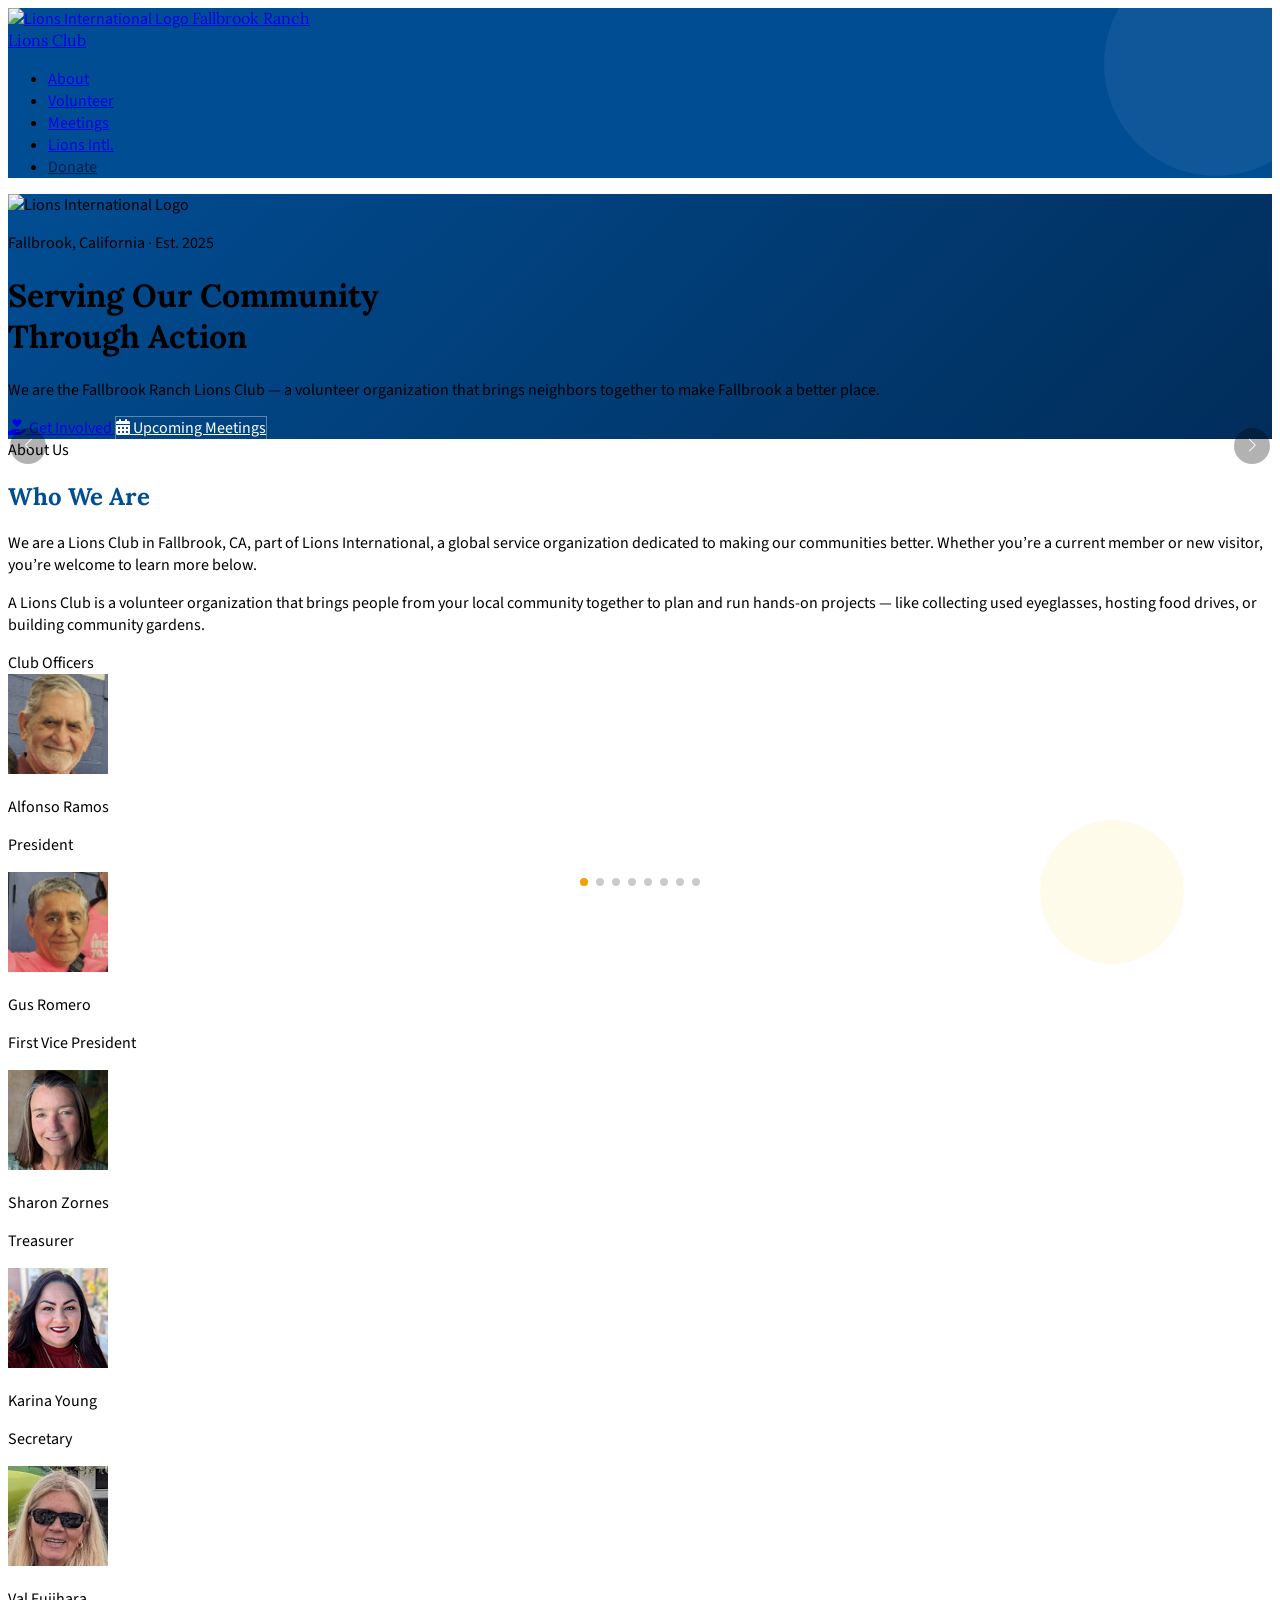
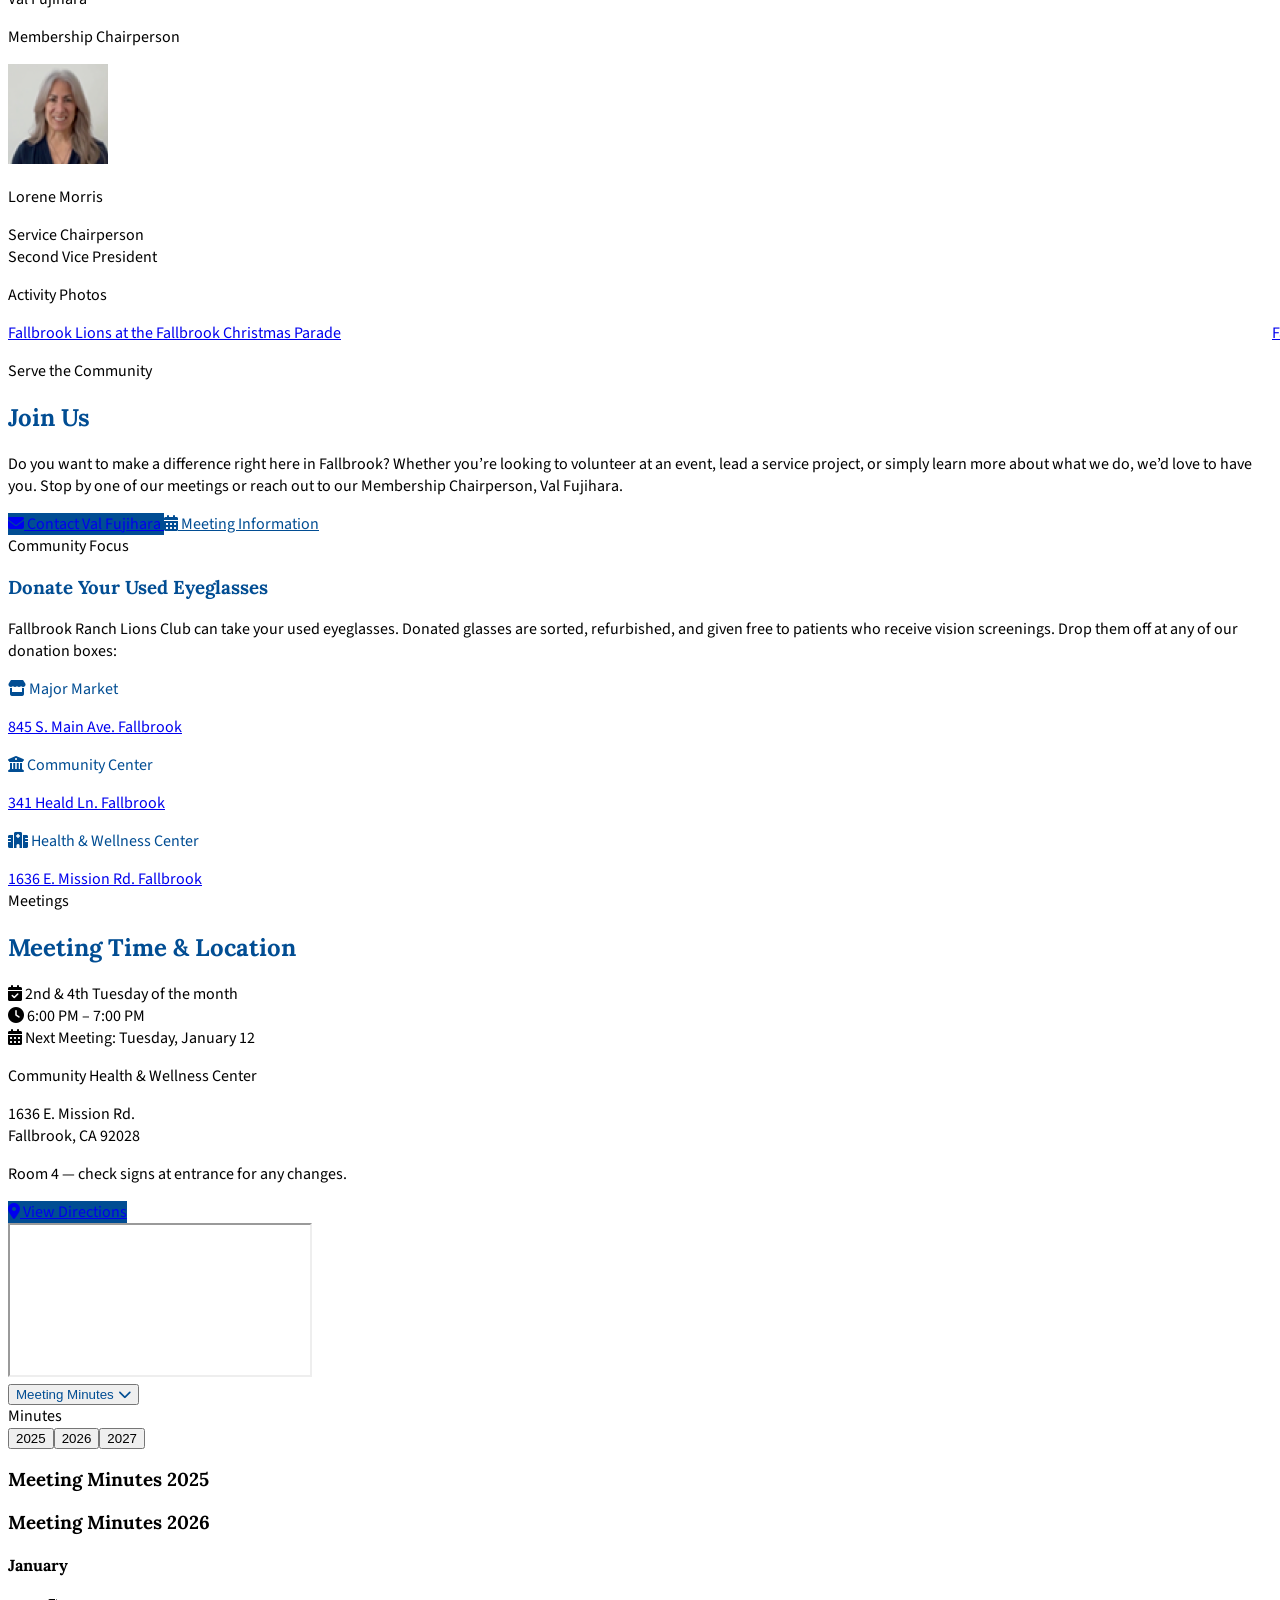
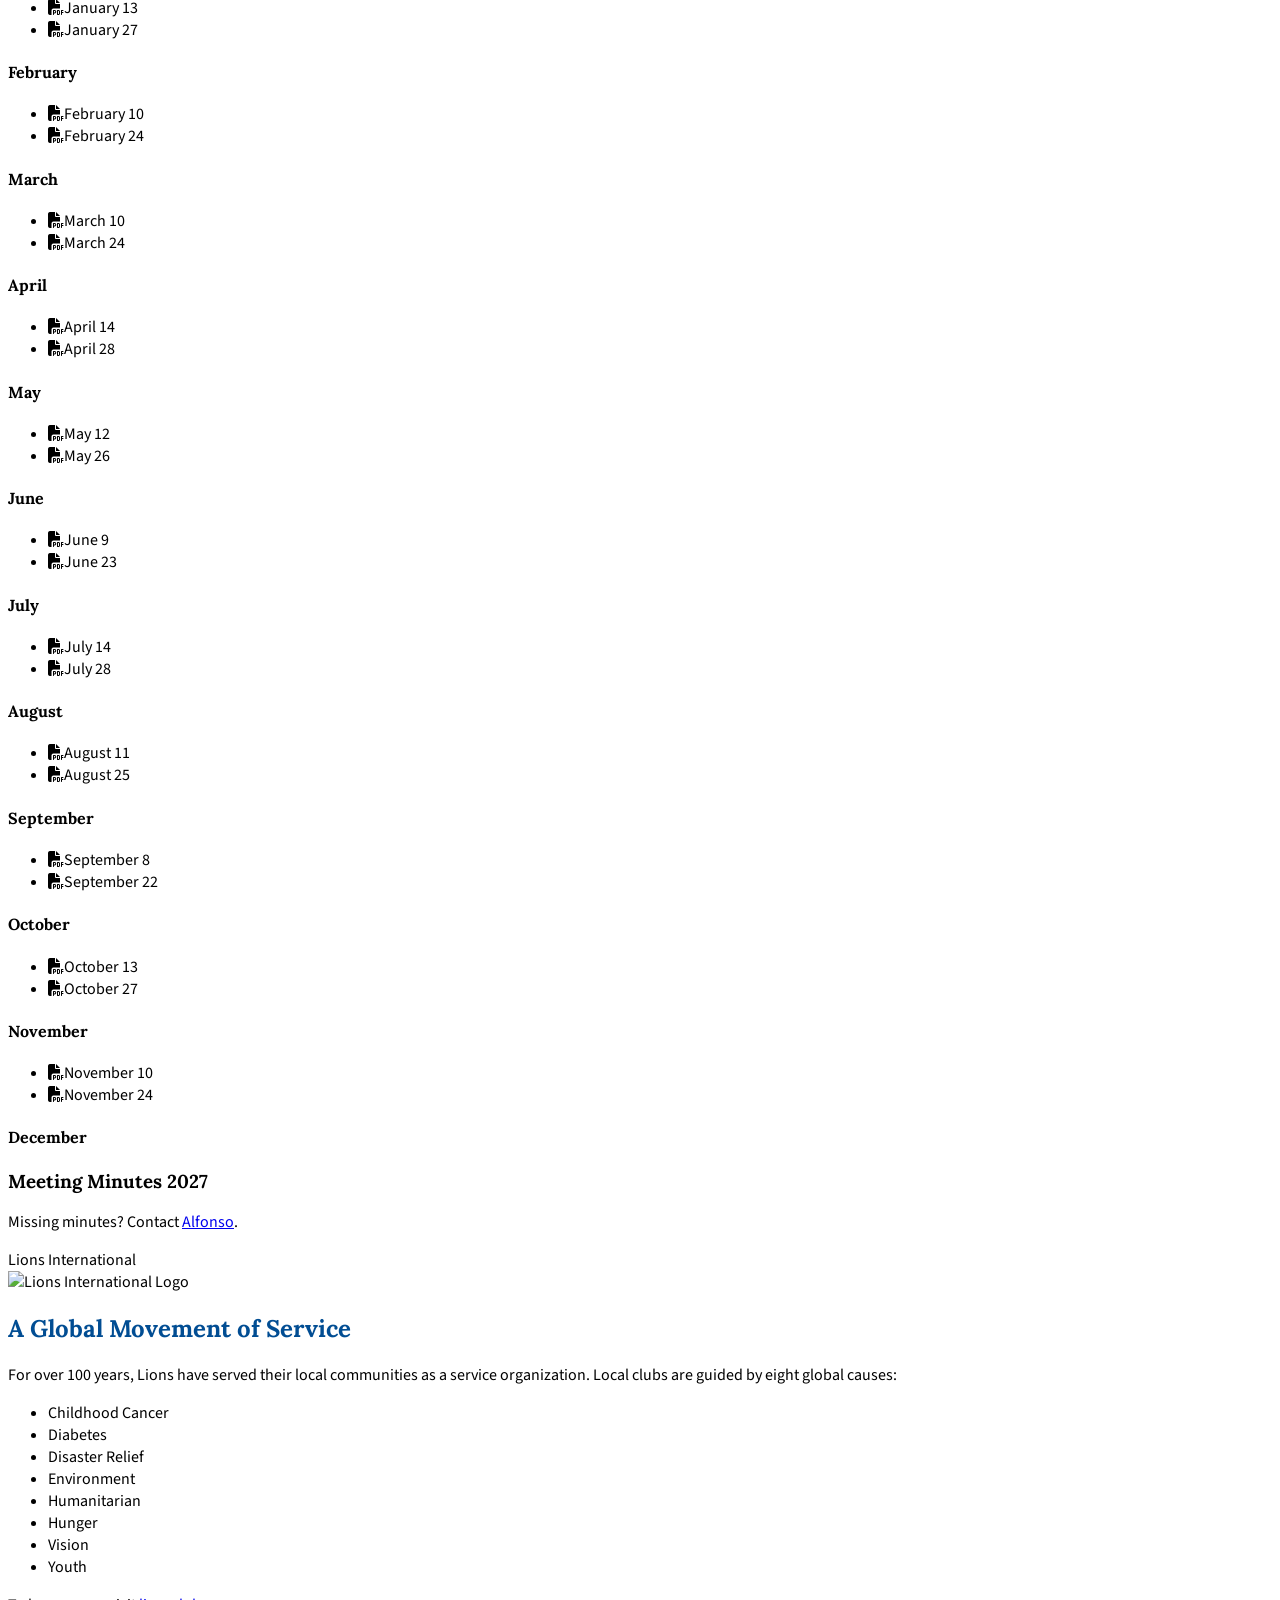
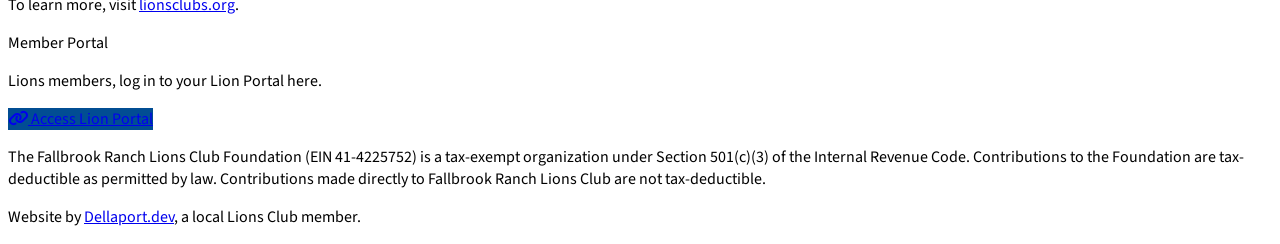
==== index.html @ 3ad0690e "Some font size updates" ====
<!DOCTYPE html>
<html lang="en">
<head>
	<meta charset="UTF-8">
	<meta name="viewport" content="width=device-width, initial-scale=1.0">

	<title>Fallbrook Ranch Lions Club</title>
	<meta name="description" content="The Fallbrook Ranch Lions Club is a volunteer organization local to Fallbrook, and a part of Lions International.">
	<meta name="author" content="Fallbrook Ranch Lions Club">

	<meta property="og:title" content="Fallbrook Ranch Lions Club">
	<meta property="og:description" content="The Fallbrook Ranch Lions Club is a volunteer organization local to Fallbrook, and a part of Lions International.">
	<meta property="og:image" content="http://fallbrooklions.com/images/logo/lionlogo_1500.png">
	<meta property="og:url" content="http://fallbrooklions.com">
	<meta property="og:type" content="website">

	<meta name="twitter:card" content="summary_large_image">
	<meta name="twitter:title" content="Fallbrook Ranch Lions Club">
	<meta name="twitter:description" content="The Fallbrook Ranch Lions Club is a volunteer organization local to Fallbrook, and a part of Lions International.">
	<meta name="twitter:image" content="http://fallbrooklions.com/images/logo/lionlogo_1500.png">

	<script type="application/ld+json">
		{
			"@context":"https://schema.org",
			"@type":"Organization",
			"name":"Fallbrook Ranch Lions Club",
			"url":"http://fallbrooklions.com",
			"logo":"http://fallbrooklions.com/images/logo/lionlogo_1500.png"
		}
	</script>

	<link href="http://fallbrooklions.com/favicon.ico" rel="shortcut icon" type="image/x-icon" />

	<link rel="preload" href="./src/tailwind.min.css" as="style" />
	<link rel="stylesheet" href="./src/tailwind.min.css" media="all" />

	<link rel="stylesheet" href="https://cdnjs.cloudflare.com/ajax/libs/font-awesome/6.6.0/css/all.min.css"
		integrity="sha512-Kc323vGBEqzTmouAECnVceyQqyqdsSiqLQISBL29aUW4U/M7pSPA/gEUZQqv1cwx4OnYxTxve5UMg5GT6L4JJg=="
		crossorigin="anonymous" referrerpolicy="no-referrer" />

	<link rel="preconnect" href="https://fonts.googleapis.com">
	<link rel="preconnect" href="https://fonts.gstatic.com" crossorigin>
	<link href="https://fonts.googleapis.com/css2?family=Lora:wght@600;700&family=Source+Sans+3:wght@400;600&display=swap" rel="stylesheet">

	<link rel="stylesheet" href="./src/swiper-bundle.min.css" />
	<script src="./src/swiper-bundle.min.js" defer></script>

	<style>
		:root { --navy: #014d93; }

		html { scroll-behavior: smooth; scroll-padding-top: 9rem; }
		@media (min-width: 768px) { html { scroll-padding-top: 5.5rem; } }

		body { font-family: 'Source Sans 3', sans-serif; }
		h1, h2, h3, h4 { font-family: 'Lora', serif; }

		.bg-navy { background-color: var(--navy); }
		.hero-gradient { background: linear-gradient(135deg, #014d93 0%, #012d5a 100%); }
		.text-navy { color: var(--navy); }
		.border-navy { border-color: var(--navy); }
		.hover-bg-navy:hover { background-color: #013d78; }

		.hero-circle {
			position: absolute;
			right: -3rem; top: -3rem;
			width: 14rem; height: 14rem;
			border-radius: 9999px;
			background: rgba(255,255,255,0.06);
			pointer-events: none;
		}
		.hero-circle-sm {
			position: absolute;
			right: 6rem; bottom: -4rem;
			width: 9rem; height: 9rem;
			border-radius: 9999px;
			background: rgba(255,204,0,0.08);
			pointer-events: none;
		}

		.btn-ghost { border: 1.5px solid rgba(255,255,255,0.35); color: #fff; }
		.btn-ghost:hover { background: rgba(255,255,255,0.15); border-color: #fff; }
		.divider::before, .divider::after { content: ''; flex: 1; height: 1px; background: #e5e7eb; }

		.swiper-button-prev, .swiper-button-next {
			color: #fff !important;
			background: rgba(0,0,0,0.3);
			width: 2.25rem !important; height: 2.25rem !important;
			border-radius: 9999px;
		}
		.swiper-button-prev::after, .swiper-button-next::after { font-size: 0.8rem !important; }
		.swiper-pagination-bullet-active { background: #f59e0b !important; }
	</style>

	<script src="./data.js" defer></script>
	<script src="./scripts.js" defer></script>
	<script>
		window.addEventListener('DOMContentLoaded', function() {
			if (typeof datesByYear !== 'undefined') {
				var future2026 = [
					"04-28","05-12","05-26","06-09","06-23",
					"07-14","07-28","08-11","08-25",
					"09-08","09-22","10-13","10-27","11-17"
				];
				if (!datesByYear[2026]) datesByYear[2026] = [];
				future2026.forEach(function(d) {
					if (datesByYear[2026].indexOf(d) === -1) datesByYear[2026].push(d);
				});
				datesByYear[2026].sort();
				if (typeof renderNextMeetingDate === 'function') renderNextMeetingDate();
			}
		});
	</script>
</head>

<body class="bg-gray-200 text-gray-700" id="top">
	<a href="#main" class="sr-only focus:not-sr-only">Skip to main content</a>

	<!-- NAV -->
	<nav class="bg-navy shadow-lg fixed w-full z-20" role="navigation" aria-label="Main Navigation">
		<div class="max-w-4xl mx-auto px-4 py-3 flex flex-col md:flex-row md:items-center gap-2 md:gap-0">
			<a href="#top" class="flex items-center gap-3">
				<img src="https://fallbrooklions.com/images/logo/lionlogo_1500.png" alt="Lions International Logo" class="h-10 md:h-12 flex-shrink-0" fetchpriority="high" />
				<span class="text-white font-bold text-lg leading-tight" style="font-family:'Lora',serif;">Fallbrook Ranch<br>Lions Club</span>
			</a>
			<ul class="flex flex-wrap items-center gap-x-4 gap-y-1 md:ml-auto text-xs md:text-md font-semibold uppercase tracking-wide">
				<li><a href="#about"     class="text-white hover:text-yellow-300 transition-colors">About</a></li>
				<li><a href="#volunteer" class="text-white hover:text-yellow-300 transition-colors">Volunteer</a></li>
				<li><a href="#meetings"  class="text-white hover:text-yellow-300 transition-colors">Meetings</a></li>
				<li><a href="#lci"       class="text-white hover:text-yellow-300 transition-colors">Lions Intl.</a></li>
				<li><a href="https://givebutter.com/vVKfD5" target="_blank" class="bg-yellow-400 hover:bg-yellow-300 font-bold px-3 py-1 rounded transition-colors" style="color:#001f4d;">Donate</a></li>
			</ul>
		</div>
	</nav>

	<main id="main" class="pt-32 md:pt-20 pb-8" role="main" tabindex="-1">
		<div class="max-w-4xl mx-auto px-4 space-y-8">

			<!-- Dynamic announcements -->
			<div id="announcements"></div>

			<!-- HERO -->
			<div class="hero-gradient rounded-xl px-6 py-10 md:px-10 md:py-12 flex flex-col md:flex-row items-center gap-6 md:gap-10 text-center md:text-left overflow-hidden relative">
				<div class="hero-circle"></div>
				<div class="hero-circle-sm"></div>
				<img src="https://fallbrooklions.com/images/logo/lionlogo_1500.png" alt="Lions International Logo" class="h-24 md:h-32 flex-shrink-0 opacity-90 relative z-10" />
				<div class="relative z-10">
					<p class="text-xs font-bold uppercase tracking-widest text-white mb-2">Fallbrook, California &middot; Est. 2025</p>
					<h1 class="text-3xl md:text-4xl font-bold text-white leading-tight mb-3">Serving Our Community<br>Through Action</h1>
					<p class="text-blue-200 text-md leading-relaxed max-w-sm mx-auto md:mx-0">We are the Fallbrook Ranch Lions Club &mdash; a volunteer organization that brings neighbors together to make Fallbrook a better place.</p>
					<div class="flex flex-wrap justify-center md:justify-start gap-3 mt-6">
						<a href="#volunteer" class="inline-flex items-center gap-2 bg-yellow-400 hover:bg-yellow-300 text-blue-950 font-bold text-md px-4 py-2 rounded transition-colors">
							<i class="fa-solid fa-hand-holding-heart"></i> Get Involved
						</a>
						<a href="#meetings" class="btn-ghost inline-flex items-center gap-2 bg-transparent text-md font-semibold px-4 py-2 rounded transition-colors">
							<i class="fa-solid fa-calendar-days"></i> Upcoming Meetings
						</a>
					</div>
				</div>
			</div>

			<!-- ABOUT -->
			<section id="about" class="bg-white rounded-xl shadow-sm border border-gray-200 px-6 py-7 md:px-8" aria-label="About the Fallbrook Ranch Lions Club">
				<div class="divider mb-5"><span class="text-xs font-bold uppercase tracking-widest text-gray-400 whitespace-nowrap">About Us</span></div>

				<h2 class="text-2xl font-bold text-navy mb-3">Who We Are</h2>
				<p class="text-md leading-relaxed text-gray-600 mb-3 text-md">We are a Lions Club in Fallbrook, CA, part of Lions International, a global service organization dedicated to making our communities better. Whether you&rsquo;re a current member or new visitor, you&rsquo;re welcome to learn more below.</p>
				<p class="text-md leading-relaxed text-gray-600 text-md">A Lions Club is a volunteer organization that brings people from your local community together to plan and run hands-on projects &mdash; like collecting used eyeglasses, hosting food drives, or building community gardens.</p>

				<div class="divider mt-8 mb-5"><span class="text-xs font-bold uppercase tracking-widest text-gray-400 whitespace-nowrap">Club Officers</span></div>
				<div class="grid grid-cols-2 sm:grid-cols-3 gap-4" id="members"></div>

				<div class="divider mt-8 mb-5"><span class="text-xs font-bold uppercase tracking-widest text-gray-400 whitespace-nowrap">Activity Photos</span></div>
				<section id="gallery" class="rounded-lg overflow-hidden relative -mx-6 md:-mx-8 -mb-7">
					<div class="swiper-pagination pt-3"></div>
					<div class="swiper-container relative pb-12">
						<div class="swiper-button-prev" aria-label="Previous slide"></div>
						<div class="swiper-button-next" aria-label="Next slide"></div>
						<div class="swiper-wrapper" id="activity-photos"></div>
					</div>
				</section>
			</section>

			<!-- VOLUNTEER -->
			<section id="volunteer" class="bg-white rounded-xl shadow-sm border border-gray-200 px-6 py-7 md:px-8" aria-label="Join our community, or seek ways to volunteer">
				<div class="divider mb-5"><span class="text-xs font-bold uppercase tracking-widest text-gray-400 whitespace-nowrap">Serve the Community</span></div>

				<h2 class="text-2xl font-bold text-navy mb-3">Join Us</h2>
				<p class="text-md leading-relaxed text-gray-600 mb-5">Do you want to make a difference right here in Fallbrook? Whether you&rsquo;re looking to volunteer at an event, lead a service project, or simply learn more about what we do, we&rsquo;d love to have you. Stop by one of our meetings or reach out to our Membership Chairperson, Val Fujihara.</p>

				<div class="flex flex-wrap gap-3">
					<a onclick="mailTo('Val Fujihara')" href="#" class="inline-flex items-center gap-2 bg-navy text-white text-md font-semibold px-4 py-2 rounded transition-colors" style="opacity:1;" onmouseover="this.style.opacity='.85'" onmouseout="this.style.opacity='1'">
						<i class="fa-solid fa-envelope"></i> Contact Val Fujihara
					</a>
					<a href="#meetings" class="inline-flex items-center gap-2 border text-md font-semibold px-4 py-2 rounded transition-colors border-navy text-navy hover-bg-navy hover:text-white">
						<i class="fa-solid fa-calendar-days"></i> Meeting Information
					</a>
				</div>

				<div class="divider mt-8 mb-5"><span class="text-xs font-bold uppercase tracking-widest text-gray-400 whitespace-nowrap">Community Focus</span></div>

				<h3 class="text-lg font-bold text-navy mb-2">Donate Your Used Eyeglasses</h3>
				<p class="text-md leading-relaxed text-gray-600 mb-5">Fallbrook Ranch Lions Club can take your used eyeglasses. Donated glasses are sorted, refurbished, and given free to patients who receive vision screenings. Drop them off at any of our donation boxes:</p>

				<div class="grid grid-cols-1 sm:grid-cols-3 gap-4">
					<div class="border border-gray-200 rounded-lg p-4">
						<p class="flex items-center gap-2 font-semibold text-navy text-md mb-1">
							<i class="fa-solid fa-store text-yellow-500"></i> Major Market
						</p>
						<a href="https://maps.app.goo.gl/4CL1fu9BAEUeZvp2A" class="text-blue-700 text-md underline" target="_blank">845 S. Main Ave. Fallbrook</a>
					</div>
					<div class="border border-gray-200 rounded-lg p-4">
						<p class="flex items-center gap-2 font-semibold text-navy text-md mb-1">
							<i class="fa-solid fa-building-columns text-yellow-500"></i> Community Center
						</p>
						<a href="https://maps.app.goo.gl/C6dwb64iNjNPB2si7" class="text-blue-700 text-md underline" target="_blank">341 Heald Ln. Fallbrook</a>
					</div>
					<div class="border border-gray-200 rounded-lg p-4">
						<p class="flex items-center gap-2 font-semibold text-navy text-md mb-1">
							<i class="fa-solid fa-hospital text-yellow-500"></i> Health &amp; Wellness Center
						</p>
						<a href="https://maps.app.goo.gl/kfxLbUSMyRGHMvMB9" class="text-blue-700 text-md underline" target="_blank">1636 E. Mission Rd. Fallbrook</a>
					</div>
				</div>
			</section>

			<!-- MEETINGS -->
			<section id="meetings" class="bg-white rounded-xl shadow-sm border border-gray-200 px-6 py-7 md:px-8" aria-label="Meeting time, location, and minutes">
				<div class="divider mb-5"><span class="text-xs font-bold uppercase tracking-widest text-gray-400 whitespace-nowrap">Meetings</span></div>

				<h2 class="text-2xl font-bold text-navy mb-4">Meeting Time &amp; Location</h2>

				<div id="meeting-notices"></div>

				<div class="flex flex-col sm:flex-row sm:flex-wrap gap-3 sm:gap-5 mb-6 text-md text-gray-700">
					<div class="flex items-center gap-2">
						<i class="fa-solid fa-calendar-check text-blue-900"></i>
						<span class="font-medium">2nd &amp; 4th Tuesday of the month</span>
					</div>
					<div class="flex items-center gap-2">
						<i class="fa-solid fa-clock text-blue-900"></i>
						<span>6:00 PM &ndash; 7:00 PM</span>
					</div>
					<!-- next-meeting: script writes two lines with <br>, so give it its own block -->
					<div class="flex items-start gap-2 font-semibold text-red-700">
						<i class="fa-solid fa-calendar-days text-red-500 mt-0.5"></i>
						<span id="next-meeting"></span>
					</div>
				</div>

				<div class="grid grid-cols-1 md:grid-cols-2 gap-6">
					<div>
						<p class="font-semibold text-gray-800 mb-1">Community Health &amp; Wellness Center</p>
						<p class="text-md text-gray-500 leading-relaxed">1636 E. Mission Rd.<br>Fallbrook, CA 92028</p>
						<p class="text-xs text-gray-400 mt-1 mb-3">Room 4 &mdash; check signs at entrance for any changes.</p>
						<a href="https://maps.app.goo.gl/Akk6pw1LT7Rgi8pY7" class="inline-flex items-center gap-2 bg-navy hover-bg-navy text-white text-md font-semibold px-4 py-2 rounded transition-colors">
							<i class="fa-solid fa-map-marker-alt"></i> View Directions
						</a>
					</div>
					<div class="rounded-lg overflow-hidden border border-gray-200">
						<iframe src="https://www.google.com/maps/embed?pb=!1m18!1m12!1m3!1d3331.3150181608535!2d-117.23156488789806!3d33.38894475235047!2m3!1f0!2f0!3f0!3m2!1i1024!2i768!4f13.1!3m3!1m2!1s0x80dc7f760613f4ff%3A0x7d20d9992c2e1137!2sFRHD%20-%20Community%20Health%20%26%20Wellness%20Center!5e0!3m2!1sen!2sus!4v1732656737611!5m2!1sen!2sus"
							class="w-full h-44 md:h-40" allowfullscreen loading="lazy"></iframe>
					</div>
				</div>

				<button id="minutes-toggle" type="button" class="w-full flex items-center justify-between px-4 py-3 bg-gray-50 hover:bg-gray-100 rounded-lg border border-gray-200 mt-6 text-md font-semibold text-navy transition-colors">
					<span>Meeting Minutes</span>
					<i id="minutes-chevron" class="fa-solid fa-chevron-down transition-transform"></i>
				</button>

				<div id="minutes-panel" class="max-h-0 overflow-hidden transition-[max-height] duration-300">
					<div class="divider mt-6 mb-4"><span class="text-xs font-bold uppercase tracking-widest text-gray-400 whitespace-nowrap">Minutes</span></div>
					<div id="minutes-tabs" class="flex gap-2 border-b border-gray-200 mb-4"></div>
					<div id="minutes-panels"></div>
					<p class="text-xs text-gray-400 mt-4">
						Missing minutes? Contact <a onclick="mailTo('Alfonso Ramos')" href="#" class="text-blue-700 underline">Alfonso</a>.
					</p>
				</div>
			</section>

			<!-- LIONS INTERNATIONAL -->
			<section id="lci" class="bg-white rounded-xl shadow-sm border border-gray-200 px-6 py-7 md:px-8" aria-label="More information about Lions International">
				<div class="divider mb-5"><span class="text-xs font-bold uppercase tracking-widest text-gray-400 whitespace-nowrap">Lions International</span></div>

				<div class="flex flex-col md:flex-row gap-8 items-start">
					<img src="https://fallbrooklions.com/images/logo/lionlogo_1500.png" alt="Lions International Logo" class="h-36 w-auto flex-shrink-0 hidden md:block opacity-80" />
					<div>
						<h2 class="text-2xl font-bold text-navy mb-3">A Global Movement of Service</h2>
						<p class="text-md leading-relaxed text-gray-600 mb-4">For over 100 years, Lions have served their local communities as a service organization. Local clubs are guided by eight global causes:</p>
						<ul class="grid grid-cols-2 gap-x-6 gap-y-1 text-md text-gray-600 list-disc pl-5">
							<li>Childhood Cancer</li>
							<li>Diabetes</li>
							<li>Disaster Relief</li>
							<li>Environment</li>
							<li>Humanitarian</li>
							<li>Hunger</li>
							<li>Vision</li>
							<li>Youth</li>
						</ul>
						<p class="text-md text-gray-500 mt-4">To learn more, visit <a href="https://lionsclubs.org" target="_blank" class="text-blue-700 underline font-semibold">lionsclubs.org</a>.</p>
					</div>
				</div>

				<div class="divider mt-8 mb-5"><span class="text-xs font-bold uppercase tracking-widest text-gray-400 whitespace-nowrap">Member Portal</span></div>

				<p class="text-md text-gray-600 mb-4">Lions members, log in to your Lion Portal here.</p>
				<a href="https://lionsinternational.my.site.com/" target="_blank" class="inline-flex items-center gap-2 bg-navy text-white text-md font-semibold px-4 py-2 rounded" style="opacity:1;" onmouseover="this.style.opacity='.85'" onmouseout="this.style.opacity='1'">
					<i class="fa-solid fa-link"></i> Access Lion Portal
				</a>
			</section>

		</div>
	</main>

	<footer class="mt-4 py-10 bg-gray-300">
		<div class="max-w-4xl mx-auto px-4 text-center">
			<img src="https://fallbrooklions.com/images/logo/lionlogo_1500.png" alt="Lions International Logo" class="h-8 mx-auto mb-4 opacity-30" />
			<p class="text-xs text-gray-500 max-w-xl mx-auto mb-3">The Fallbrook Ranch Lions Club Foundation (EIN 41-4225752) is a tax-exempt organization under Section 501(c)(3) of the Internal Revenue Code. Contributions to the Foundation are tax-deductible as permitted by law. Contributions made directly to Fallbrook Ranch Lions Club are not tax-deductible.</p>
			<p class="text-xs text-gray-400">Website by <a href="https://dellaport.dev" target="_blank" class="underline">Dellaport.dev</a>, a local Lions Club member.</p>
		</div>
	</footer>
</body>
</html>
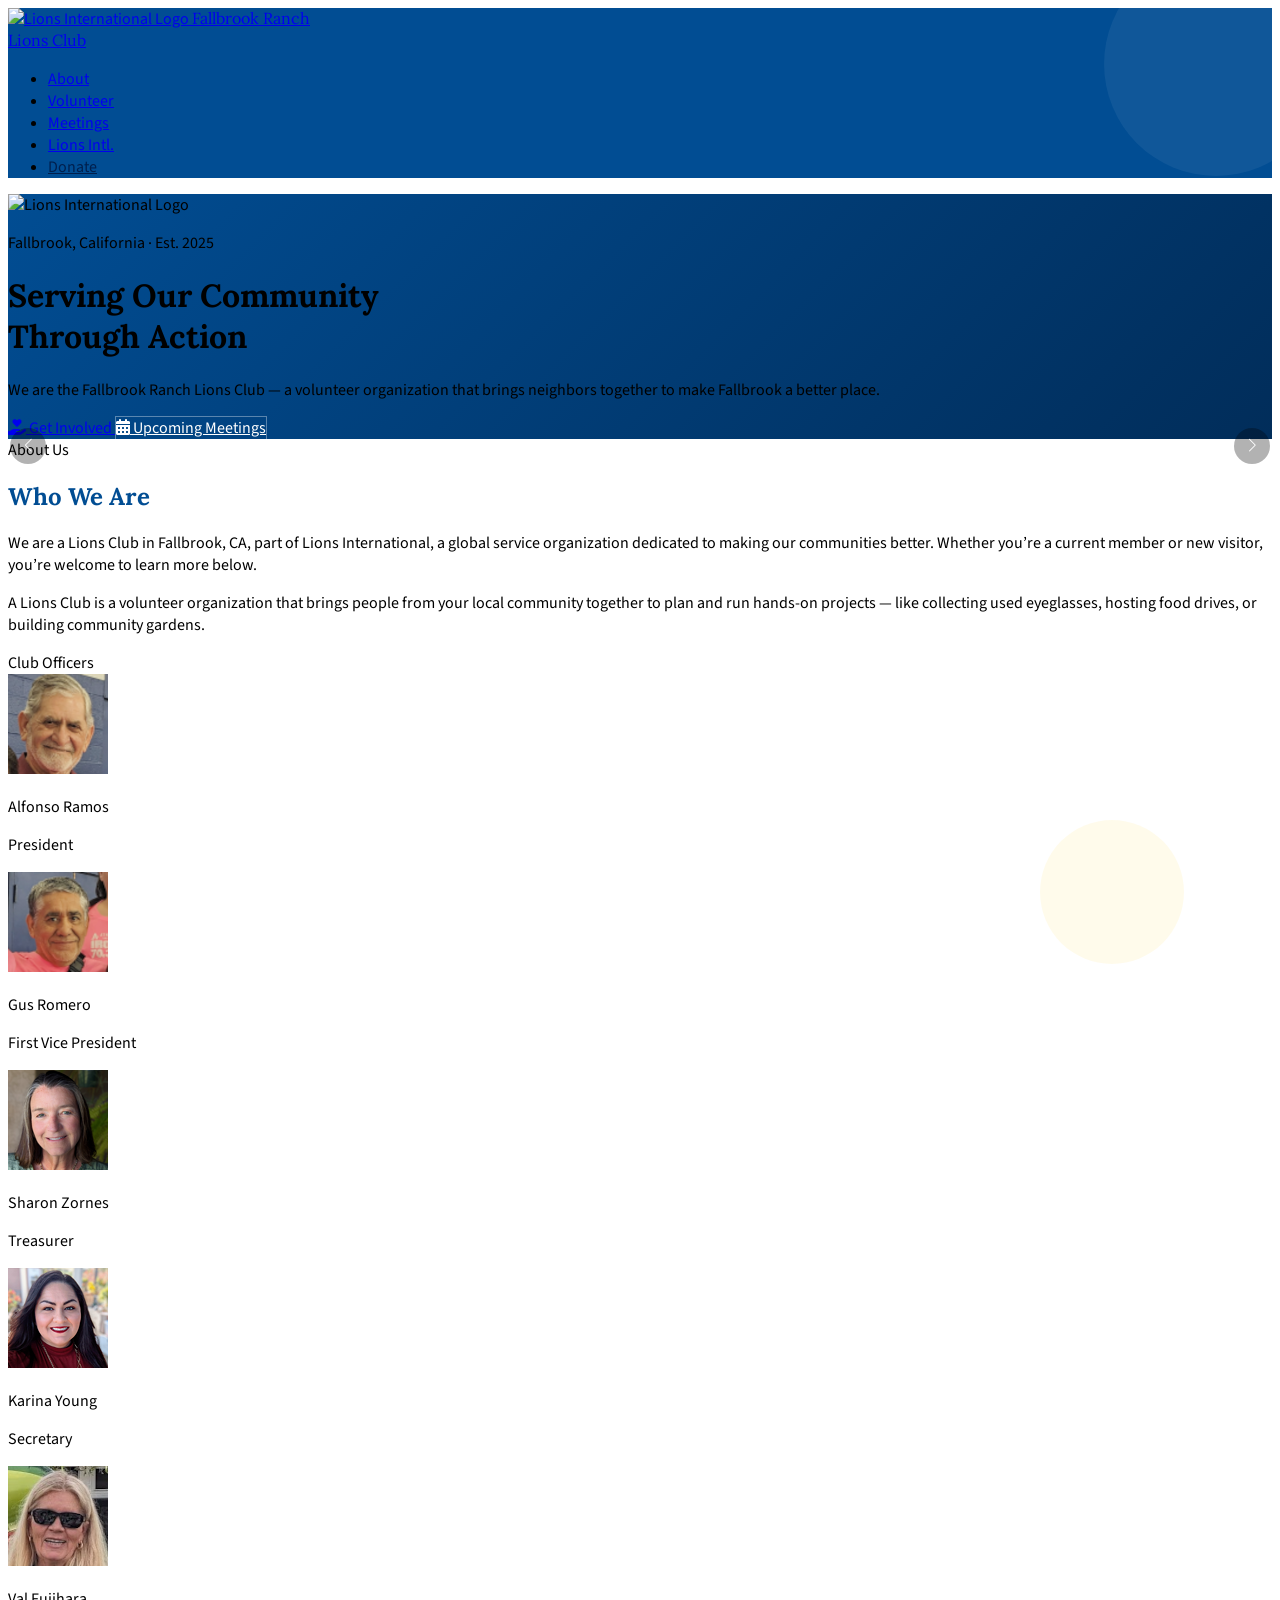
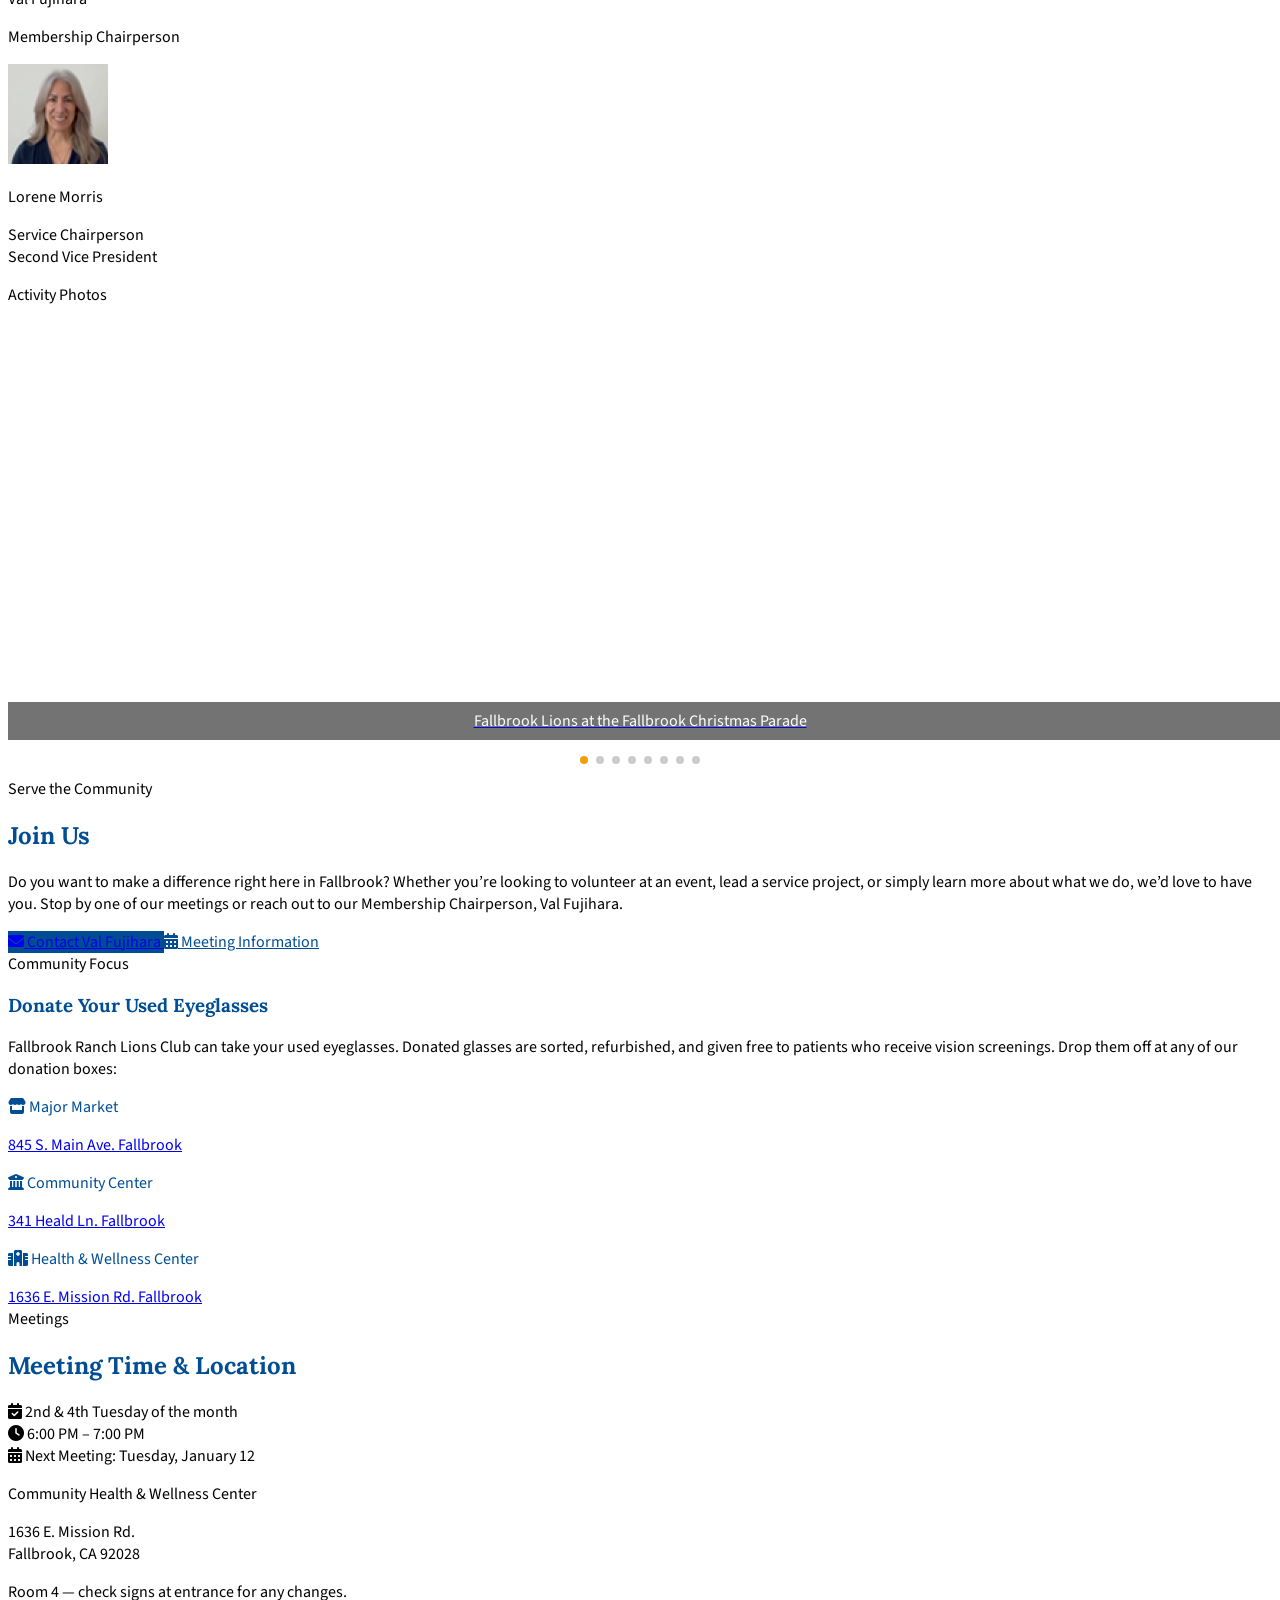
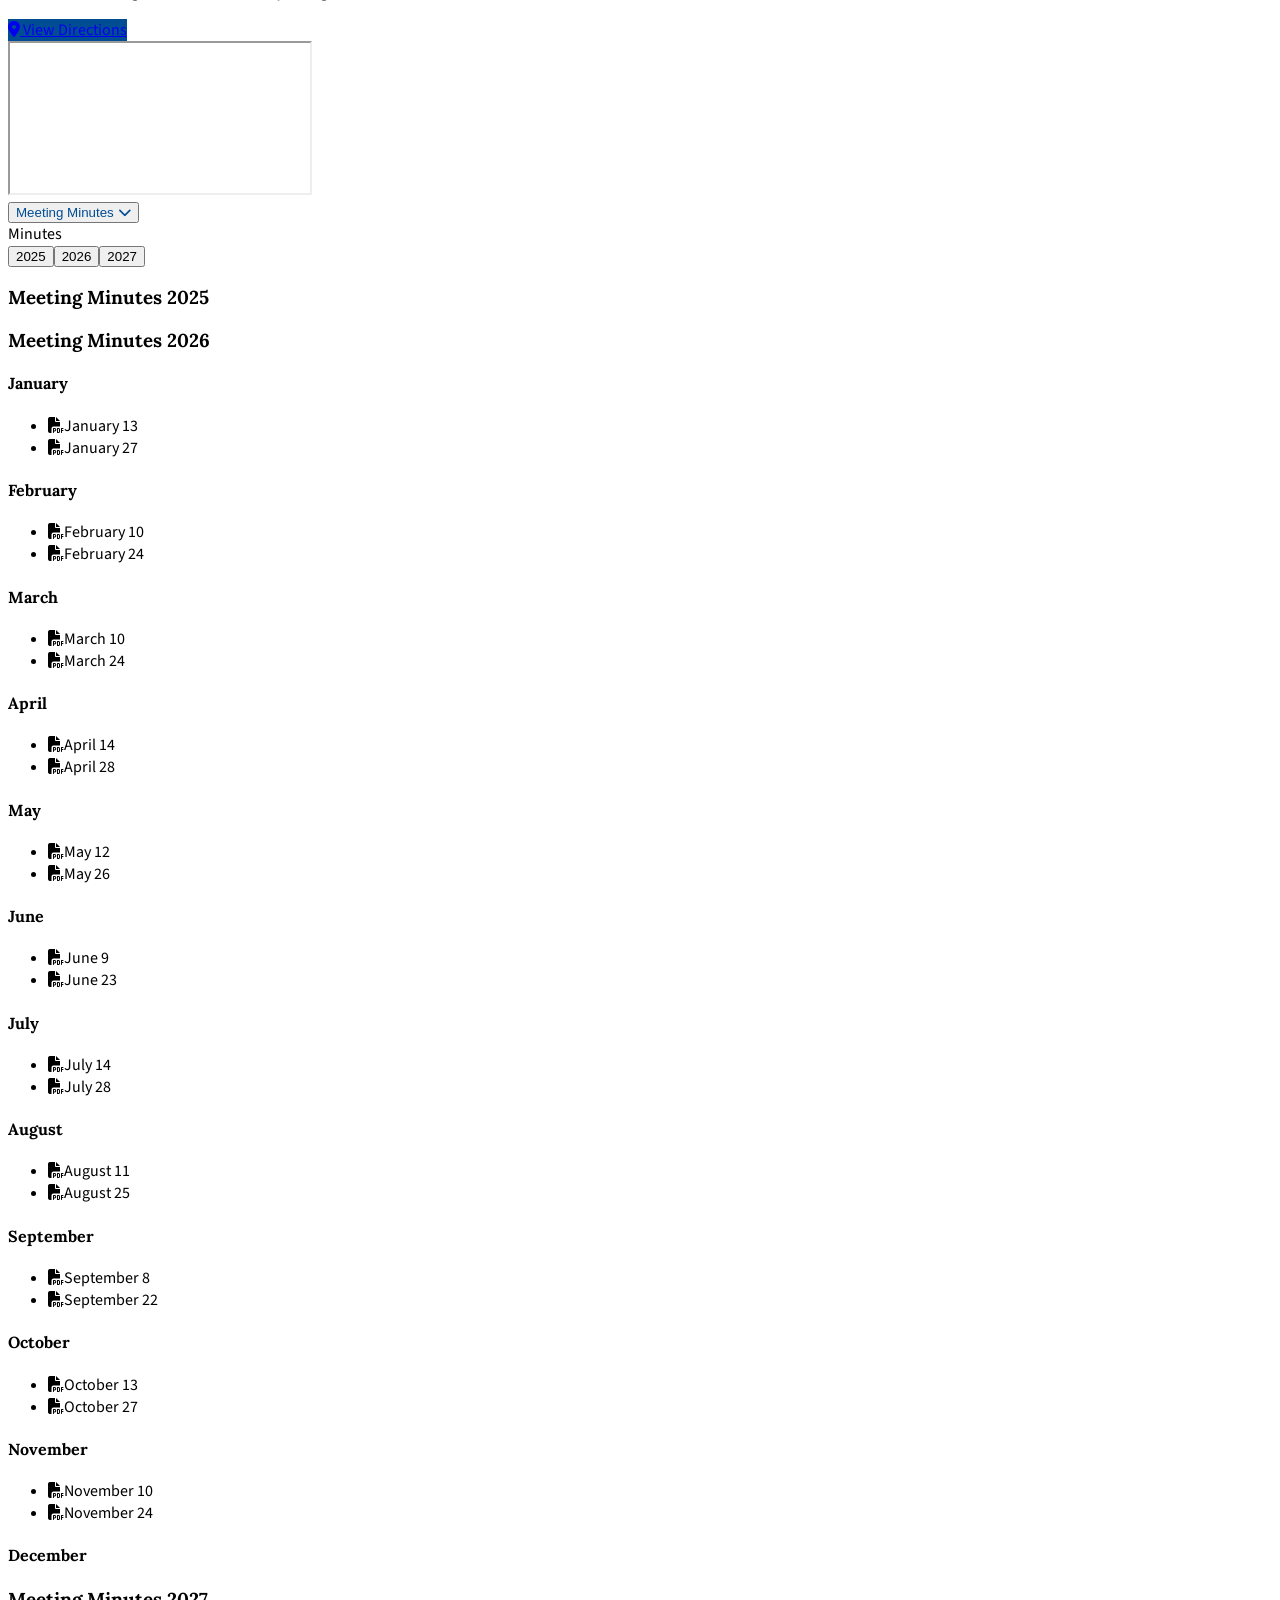
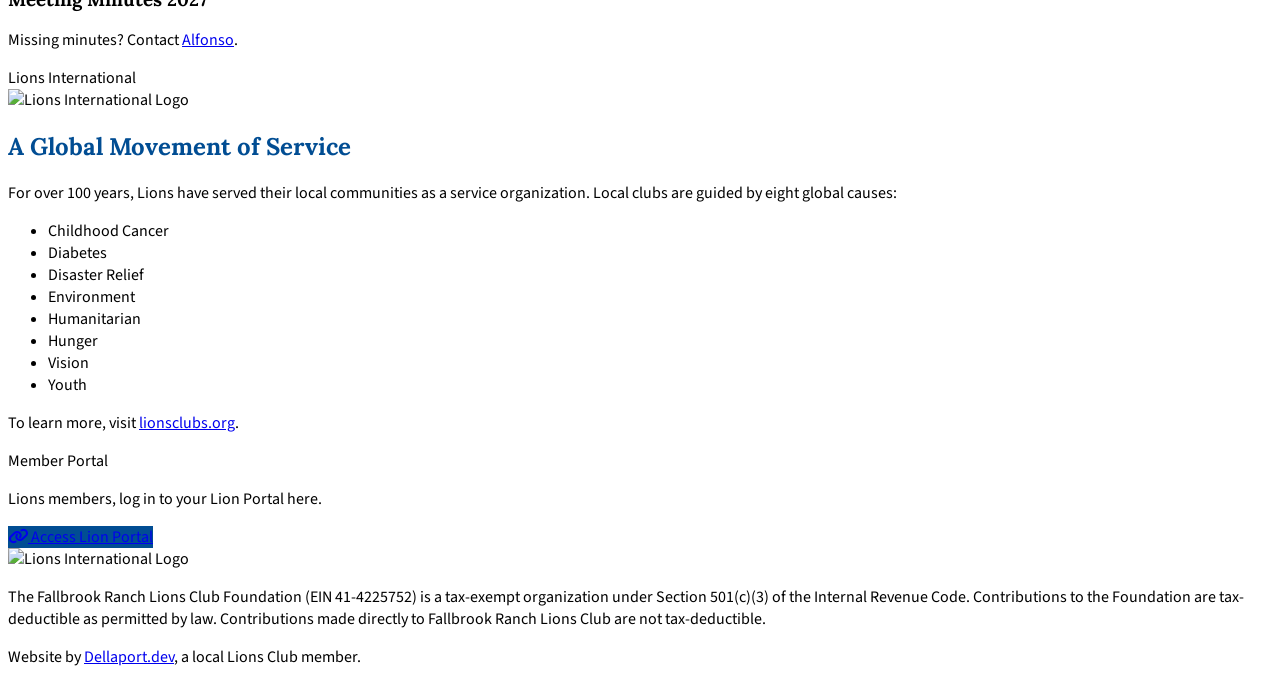
==== commit dfbaefe1: "Updating photo slideshow" ====
--- a/index.html
+++ b/index.html
@@ -89,6 +89,24 @@
 		}
 		.swiper-button-prev::after, .swiper-button-next::after { font-size: 0.8rem !important; }
 		.swiper-pagination-bullet-active { background: #f59e0b !important; }
+
+		.swiper-pagination { position: relative !important; }
+
+		.swiper-slide { height: auto; }
+		.swiper-slide a { position: relative; display: flex; flex-direction: column; }
+		.swiper-slide-img-wrap { position: relative; height: 380px; overflow: hidden; flex-shrink: 0; }
+		.swiper-slide img { position: absolute; inset: 0; width: 100%; height: 100%; object-fit: cover; object-position: center 20%; border: none !important; transform: scale(1.15); }
+		.swiper-slide p { flex-shrink: 0; background: rgba(0,0,0,0.55); color: #fff; font-size: 1rem; padding: 0.5rem 0.75rem; text-align: center; }
+
+		@keyframes pan-right  { from { transform: scale(1.15) translateX(-4%); } to { transform: scale(1.15) translateX(4%);  } }
+		@keyframes pan-left   { from { transform: scale(1.15) translateX(4%);  } to { transform: scale(1.15) translateX(-4%); } }
+		@keyframes pan-down   { from { transform: scale(1.15) translateY(-4%); } to { transform: scale(1.15) translateY(4%);  } }
+		@keyframes pan-up     { from { transform: scale(1.15) translateY(4%);  } to { transform: scale(1.15) translateY(-4%); } }
+
+		.swiper-slide:nth-child(4n+1) img { animation: pan-right 10s ease-in-out infinite alternate; }
+		.swiper-slide:nth-child(4n+2) img { animation: pan-left  10s ease-in-out infinite alternate; }
+		.swiper-slide:nth-child(4n+3) img { animation: pan-down  10s ease-in-out infinite alternate; }
+		.swiper-slide:nth-child(4n+4) img { animation: pan-up    10s ease-in-out infinite alternate; }
 	</style>
 
 	<script src="./data.js" defer></script>
@@ -170,12 +188,14 @@
 				<div class="grid grid-cols-2 sm:grid-cols-3 gap-4" id="members"></div>
 
 				<div class="divider mt-8 mb-5"><span class="text-xs font-bold uppercase tracking-widest text-gray-400 whitespace-nowrap">Activity Photos</span></div>
-				<section id="gallery" class="rounded-lg overflow-hidden relative -mx-6 md:-mx-8 -mb-7">
-					<div class="swiper-pagination pt-3"></div>
-					<div class="swiper-container relative pb-12">
-						<div class="swiper-button-prev" aria-label="Previous slide"></div>
-						<div class="swiper-button-next" aria-label="Next slide"></div>
-						<div class="swiper-wrapper" id="activity-photos"></div>
+				<section id="gallery" class="relative">
+					<div class="mx-4">
+						<div class="swiper-container relative rounded-lg overflow-hidden bg-gray-900">
+							<div class="swiper-wrapper" id="activity-photos"></div>
+							<div class="swiper-button-prev" aria-label="Previous slide"></div>
+							<div class="swiper-button-next" aria-label="Next slide"></div>
+						</div>
+						<div class="swiper-pagination py-3"></div>
 					</div>
 				</section>
 			</section>
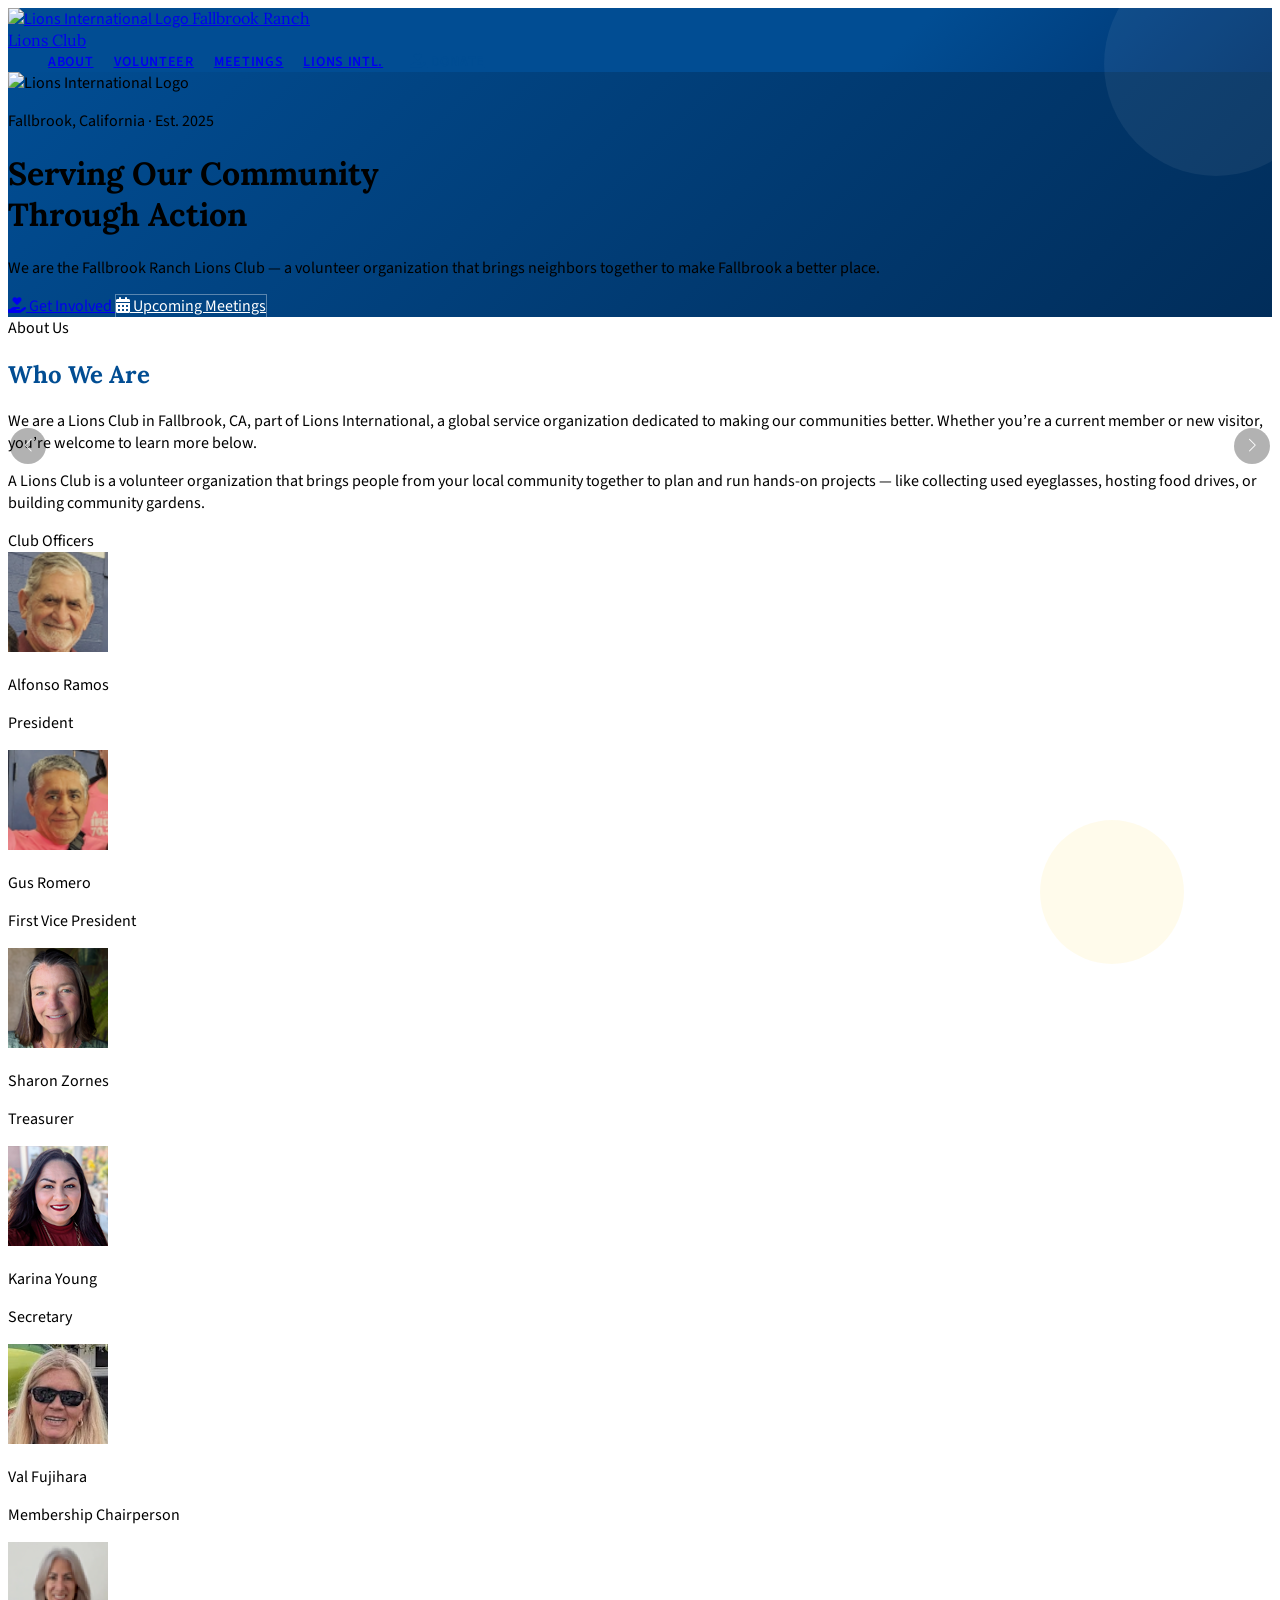
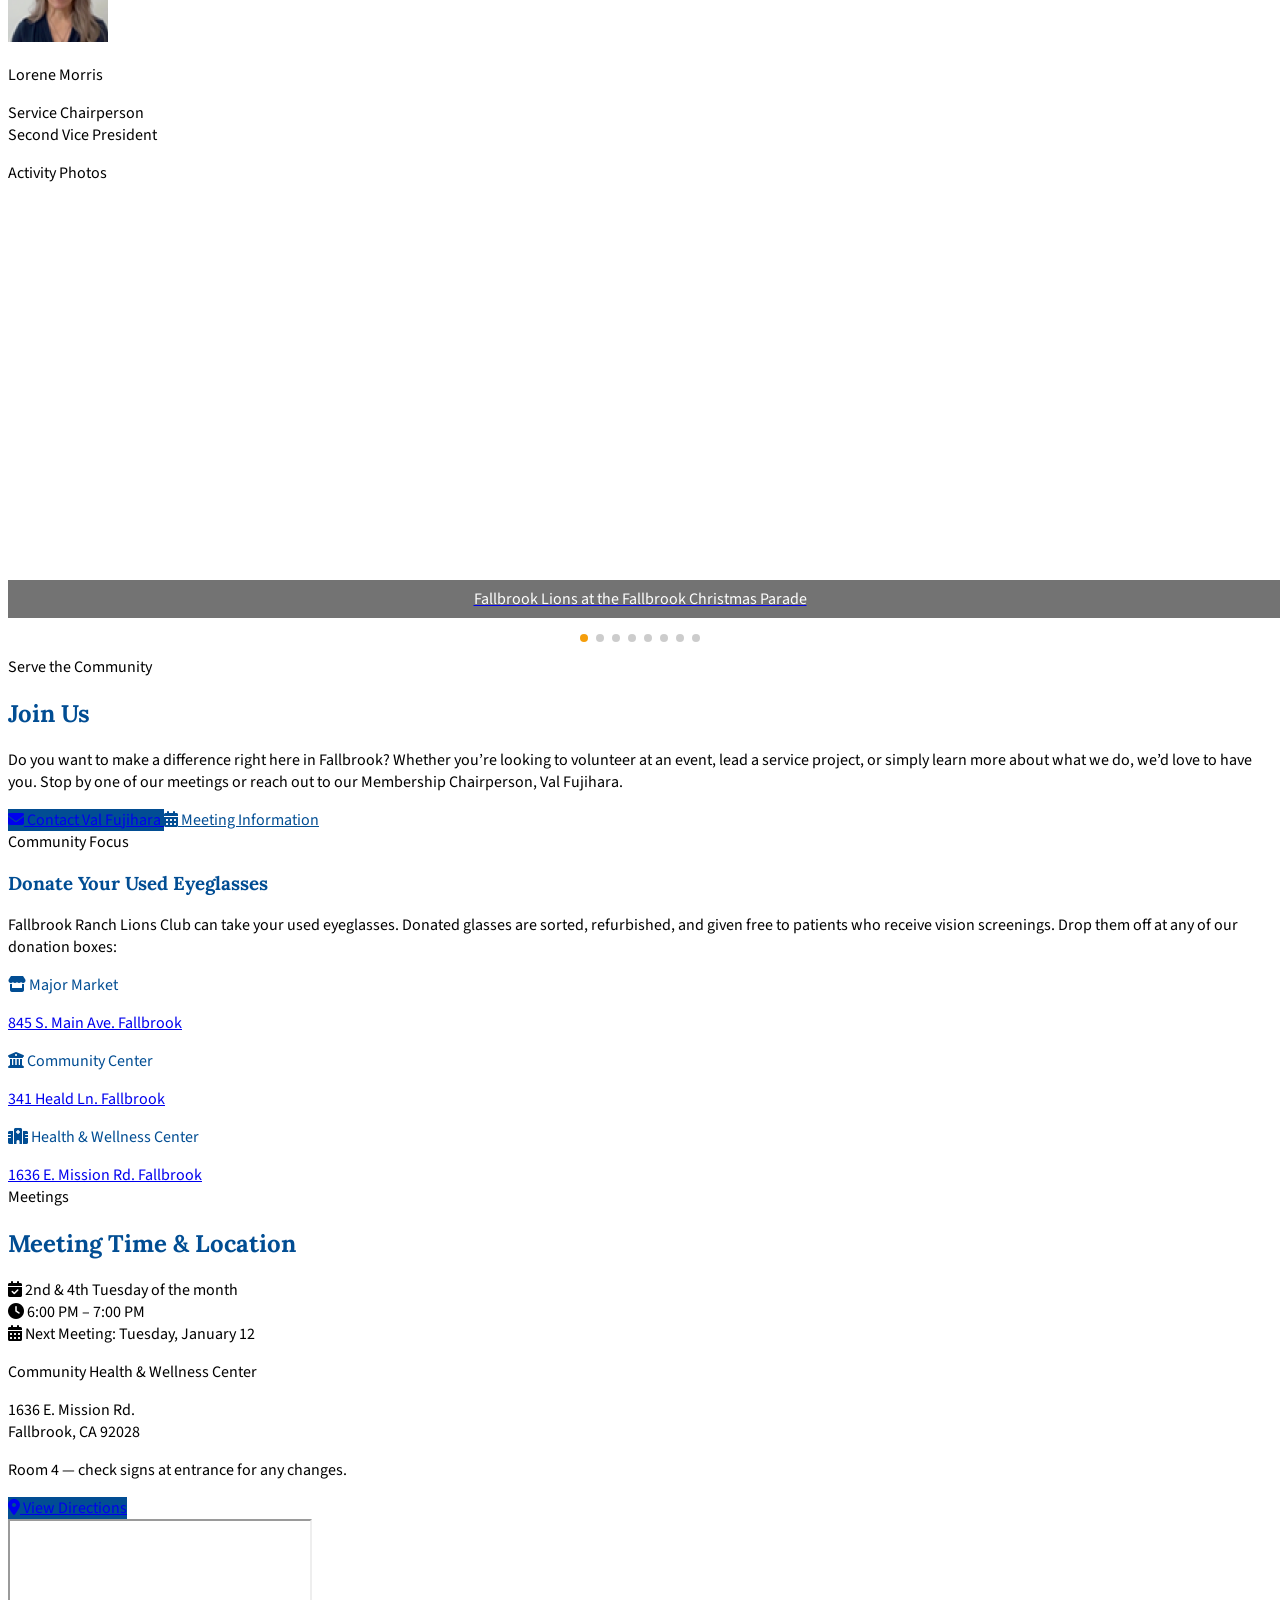
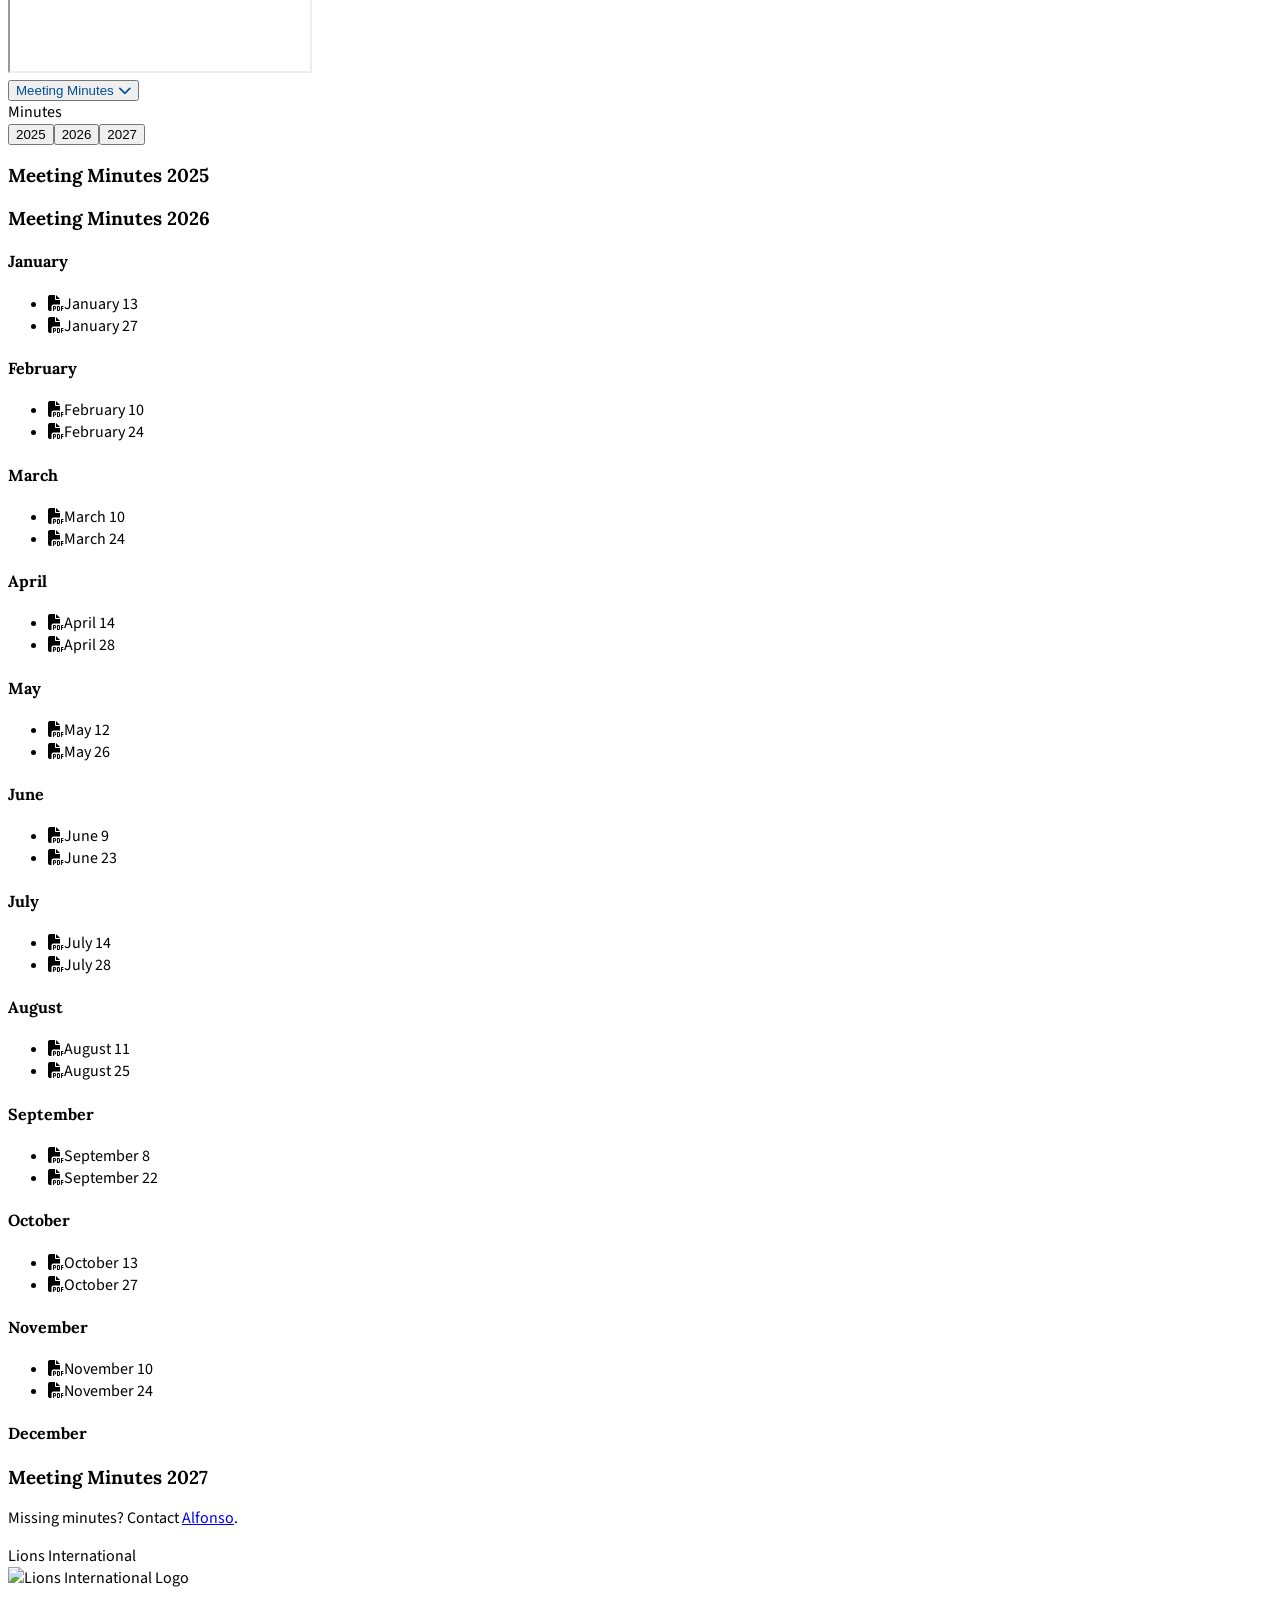
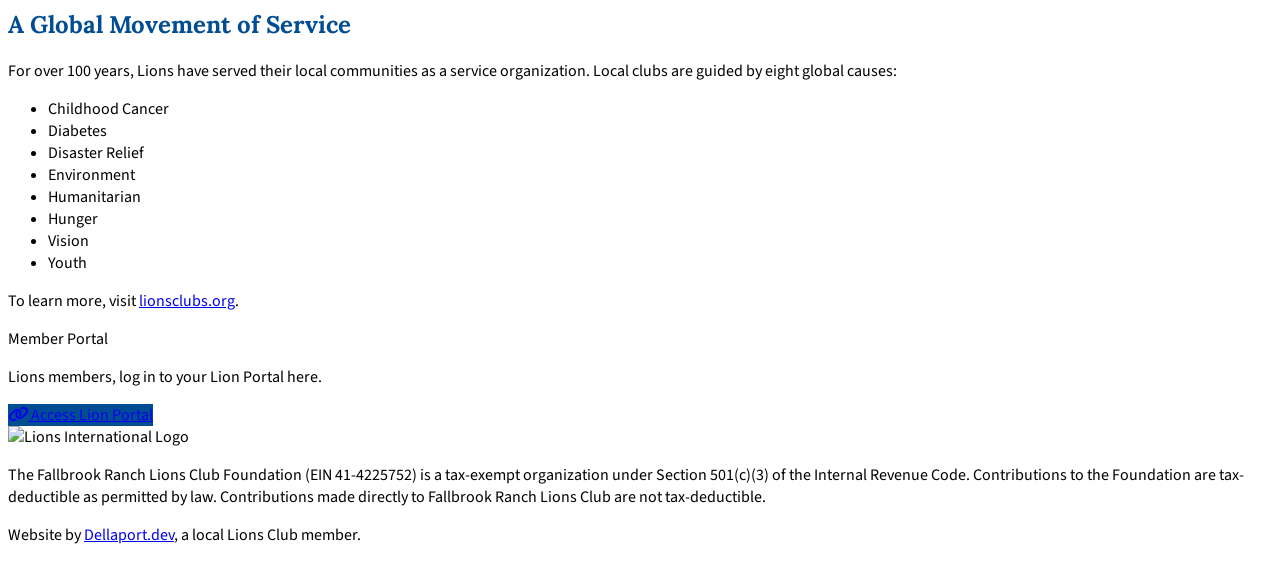
==== commit 169b2295: "Updates for mobile view" ====
--- a/index.html
+++ b/index.html
@@ -107,6 +107,23 @@
 		.swiper-slide:nth-child(4n+2) img { animation: pan-left  10s ease-in-out infinite alternate; }
 		.swiper-slide:nth-child(4n+3) img { animation: pan-down  10s ease-in-out infinite alternate; }
 		.swiper-slide:nth-child(4n+4) img { animation: pan-up    10s ease-in-out infinite alternate; }
+
+		#nav-check { display: none; }
+
+		.nav-links { display: none; }
+		.nav-mobile { display: none; }
+
+		#nav-check:checked ~ div .nav-mobile { display: block; }
+
+		.nav-donate { padding: 0.5rem 1rem; }
+
+		.nav-gradient { background: linear-gradient(135deg, #014d93 70%, #013570 100%); }
+
+		@media (min-width: 768px) {
+			label[for="nav-check"] { display: none; }
+			.nav-mobile { display: none !important; }
+			.nav-links { display: flex; flex-direction: row; align-items: center; gap: 1.25rem; list-style: none; margin: 0;  font-size: 0.875rem; font-weight: 600; text-transform: uppercase; letter-spacing: 0.05em; }
+		}
 	</style>
 
 	<script src="./data.js" defer></script>
@@ -128,29 +145,67 @@
 			}
 		});
 	</script>
+
+<script>
+	document.addEventListener('DOMContentLoaded', function() {
+		document.querySelectorAll('.nav-mobile a').forEach(function(a) {
+			a.addEventListener('click', function() {
+				document.getElementById('nav-check').checked = false;
+			});
+		});
+	});
+</script>
 </head>
 
 <body class="bg-gray-200 text-gray-700" id="top">
 	<a href="#main" class="sr-only focus:not-sr-only">Skip to main content</a>
 
 	<!-- NAV -->
-	<nav class="bg-navy shadow-lg fixed w-full z-20" role="navigation" aria-label="Main Navigation">
-		<div class="max-w-4xl mx-auto px-4 py-3 flex flex-col md:flex-row md:items-center gap-2 md:gap-0">
-			<a href="#top" class="flex items-center gap-3">
-				<img src="https://fallbrooklions.com/images/logo/lionlogo_1500.png" alt="Lions International Logo" class="h-10 md:h-12 flex-shrink-0" fetchpriority="high" />
-				<span class="text-white font-bold text-lg leading-tight" style="font-family:'Lora',serif;">Fallbrook Ranch<br>Lions Club</span>
-			</a>
-			<ul class="flex flex-wrap items-center gap-x-4 gap-y-1 md:ml-auto text-xs md:text-md font-semibold uppercase tracking-wide">
-				<li><a href="#about"     class="text-white hover:text-yellow-300 transition-colors">About</a></li>
-				<li><a href="#volunteer" class="text-white hover:text-yellow-300 transition-colors">Volunteer</a></li>
-				<li><a href="#meetings"  class="text-white hover:text-yellow-300 transition-colors">Meetings</a></li>
-				<li><a href="#lci"       class="text-white hover:text-yellow-300 transition-colors">Lions Intl.</a></li>
-				<li><a href="https://givebutter.com/vVKfD5" target="_blank" class="bg-yellow-400 hover:bg-yellow-300 font-bold px-3 py-1 rounded transition-colors" style="color:#001f4d;">Donate</a></li>
-			</ul>
+	<nav class="nav-gradient shadow-lg fixed w-full z-20" role="navigation" aria-label="Main Navigation">
+		<input type="checkbox" id="nav-check" />
+		<div class="max-w-4xl mx-auto px-4 py-4">
+			<div class="flex items-center justify-between">
+				<a href="#top" class="flex items-center gap-3">
+					<img src="https://fallbrooklions.com/images/logo/lionlogo_1500.png" alt="Lions International Logo" class="h-10 md:h-12 flex-shrink-0" fetchpriority="high" />
+					<span class="text-white font-bold text-lg leading-tight" style="font-family:'Lora',serif;">Fallbrook Ranch<br>Lions Club</span>
+				</a>
+
+				<label for="nav-check" class="md:hidden text-white p-2 cursor-pointer select-none">
+					<i class="fa-solid fa-bars text-xl"></i>
+				</label>
+
+				<ul class="nav-links">
+					<li><a href="#about"     class="text-white hover:text-yellow-300 transition-colors">About</a></li>
+					<li><a href="#volunteer" class="text-white hover:text-yellow-300 transition-colors">Volunteer</a></li>
+					<li><a href="#meetings"  class="text-white hover:text-yellow-300 transition-colors">Meetings</a></li>
+					<li><a href="#lci"       class="text-white hover:text-yellow-300 transition-colors">Lions Intl.</a></li>
+					<li>
+						<a href="https://givebutter.com/vVKfD5" target="_blank" class="nav-donate inline-flex items-center gap-2 bg-yellow-400 hover:bg-yellow-300 font-bold rounded transition-colors" style="color:#014d93;padding:0.45rem;">
+							<i class="fa-solid fa-hand-holding-heart"></i> Donate
+						</a>
+					</li>
+				</ul>
+			</div>
+
+			<!-- Mobile dropdown -->
+			<div class="nav-mobile">
+				<ul class="flex flex-col gap-1 pt-2 pb-1 text-sm font-semibold uppercase tracking-wide list-none">
+					<li><a href="#about"     class="block text-white hover:text-yellow-300 transition-colors py-1">About</a></li>
+					<li><a href="#volunteer" class="block text-white hover:text-yellow-300 transition-colors py-1">Volunteer</a></li>
+					<li><a href="#meetings"  class="block text-white hover:text-yellow-300 transition-colors py-1">Meetings</a></li>
+					<li><a href="#lci"       class="block text-white hover:text-yellow-300 transition-colors py-1">Lions International.</a></li>
+					<li>
+						<a href="https://givebutter.com/vVKfD5" target="_blank" class="inline-flex items-center gap-2 bg-yellow-400 hover:bg-yellow-300 font-bold rounded transition-colors mt-1" style="color:#014d93;padding:0.45rem;">
+							<i class="fa-solid fa-hand-holding-heart"></i> Donate
+						</a>
+					</li>
+				</ul>
+			</div>
 		</div>
 	</nav>
 
-	<main id="main" class="pt-32 md:pt-20 pb-8" role="main" tabindex="-1">
+
+	<main id="main" class="pt-16 md:pt-20 pb-8" role="main" tabindex="-1">
 		<div class="max-w-4xl mx-auto px-4 space-y-8">
 
 			<!-- Dynamic announcements -->
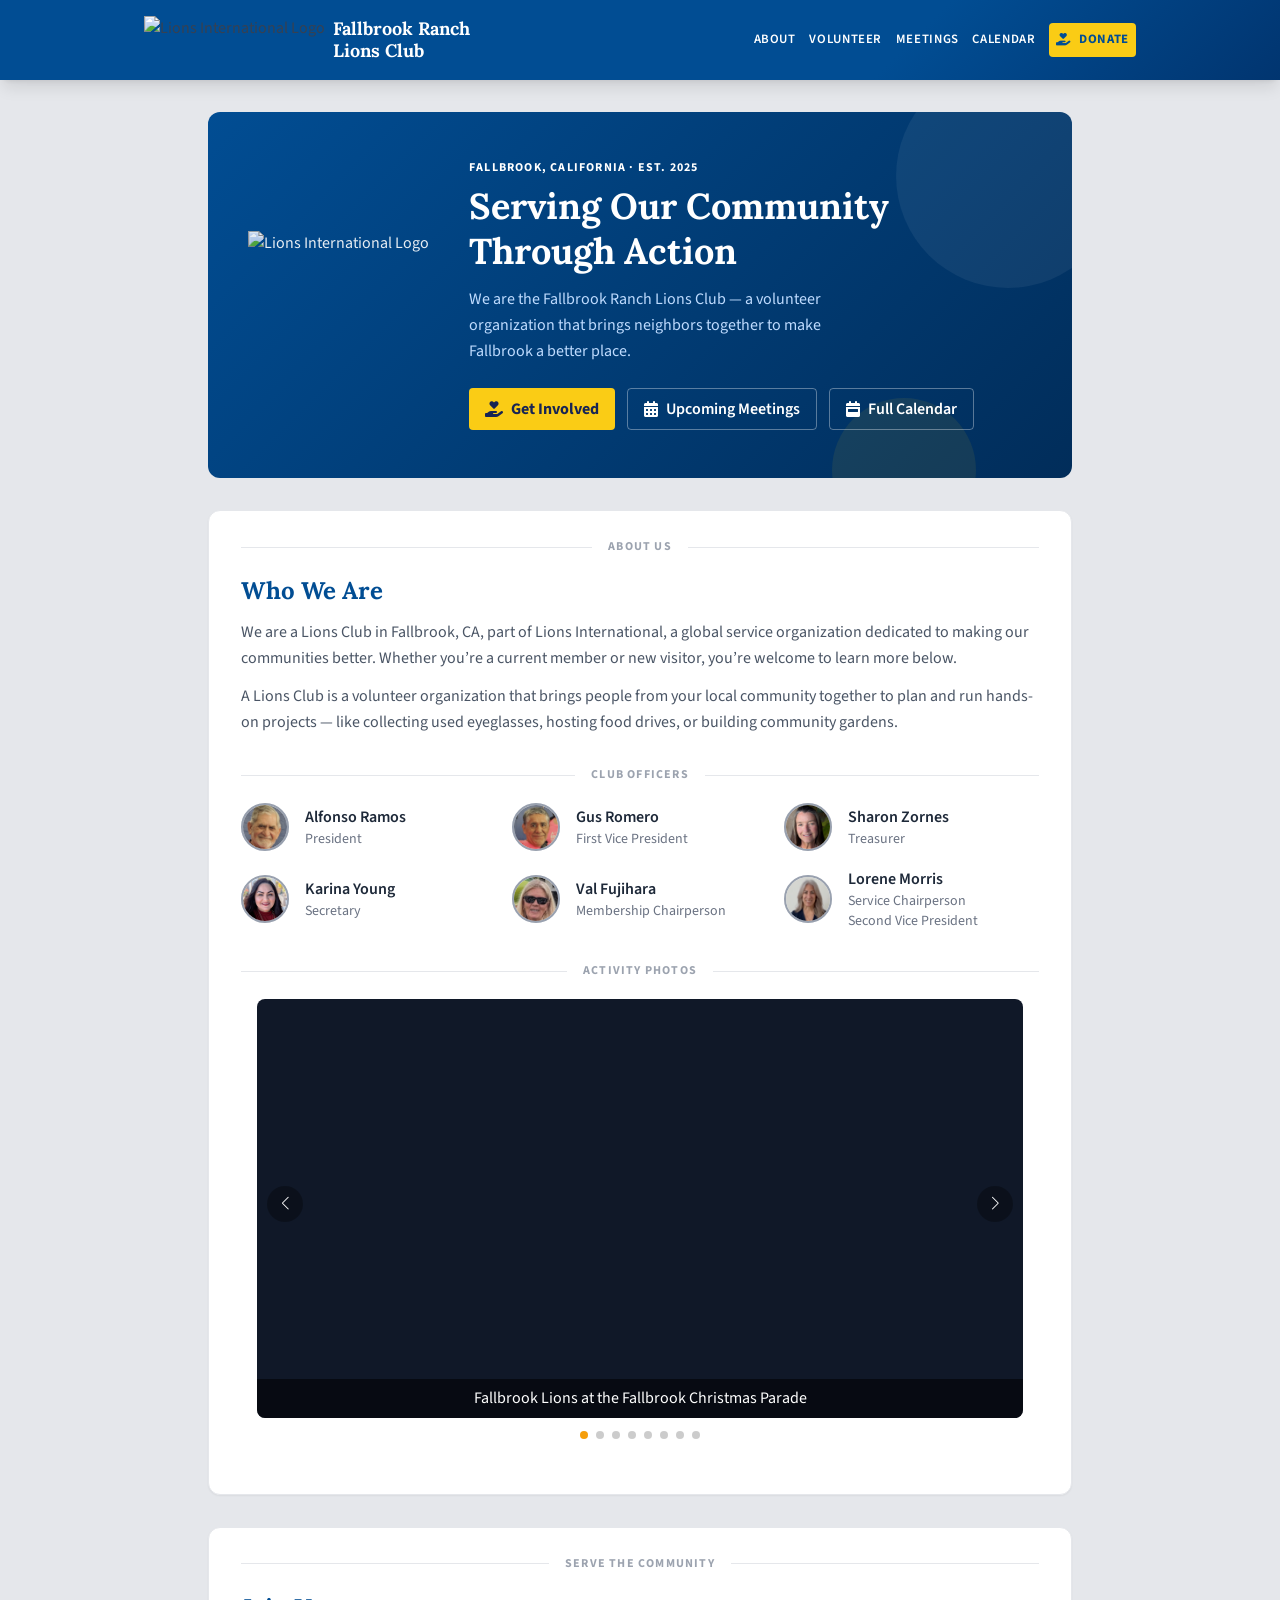
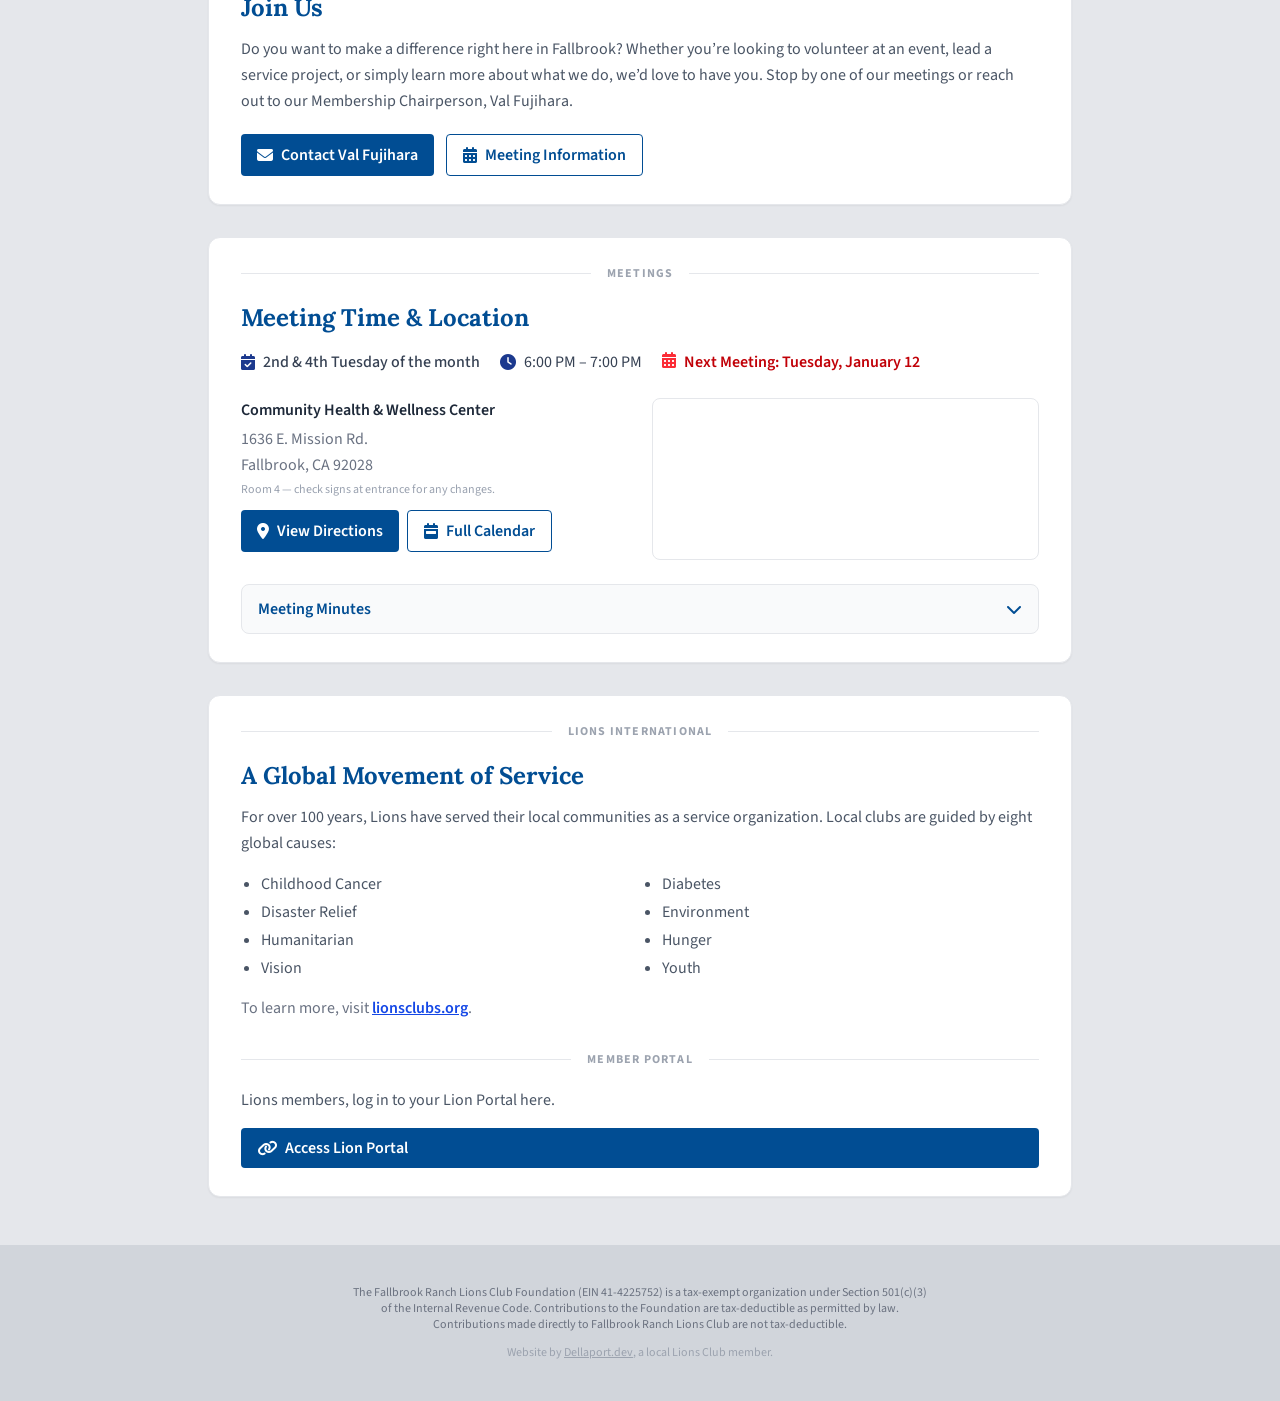
==== commit bdd997b3: "Adding calendar and donate pages and some other internal updates" ====
--- a/index.html
+++ b/index.html
@@ -1,38 +1,43 @@
 <!DOCTYPE html>
 <html lang="en">
+
 <head>
 	<meta charset="UTF-8">
 	<meta name="viewport" content="width=device-width, initial-scale=1.0">
 
 	<title>Fallbrook Ranch Lions Club</title>
-	<meta name="description" content="The Fallbrook Ranch Lions Club is a volunteer organization local to Fallbrook, and a part of Lions International.">
+	<meta name="description"
+		content="The Fallbrook Ranch Lions Club is a volunteer organization local to Fallbrook, CA and a part of Lions International.">
 	<meta name="author" content="Fallbrook Ranch Lions Club">
 
 	<meta property="og:title" content="Fallbrook Ranch Lions Club">
-	<meta property="og:description" content="The Fallbrook Ranch Lions Club is a volunteer organization local to Fallbrook, and a part of Lions International.">
-	<meta property="og:image" content="http://fallbrooklions.com/images/logo/lionlogo_1500.png">
-	<meta property="og:url" content="http://fallbrooklions.com">
+	<meta property="og:description"
+		content="The Fallbrook Ranch Lions Club is a volunteer organization local to Fallbrook, CA and a part of Lions International.">
+	<meta property="og:image" content="https://fallbrooklions.org/images/logo/lionlogo_1500.png">
+	<meta property="og:url" content="https://fallbrooklions.org">
 	<meta property="og:type" content="website">
 
 	<meta name="twitter:card" content="summary_large_image">
 	<meta name="twitter:title" content="Fallbrook Ranch Lions Club">
-	<meta name="twitter:description" content="The Fallbrook Ranch Lions Club is a volunteer organization local to Fallbrook, and a part of Lions International.">
-	<meta name="twitter:image" content="http://fallbrooklions.com/images/logo/lionlogo_1500.png">
+	<meta name="twitter:description"
+		content="The Fallbrook Ranch Lions Club is a volunteer organization local to Fallbrook, CA and a part of Lions International.">
+	<meta name="twitter:image" content="https://fallbrooklions.org/images/logo/lionlogo_1500.png">
 
 	<script type="application/ld+json">
 		{
 			"@context":"https://schema.org",
 			"@type":"Organization",
 			"name":"Fallbrook Ranch Lions Club",
-			"url":"http://fallbrooklions.com",
-			"logo":"http://fallbrooklions.com/images/logo/lionlogo_1500.png"
+			"url":"https://fallbrooklions.org",
+			"logo":"https://fallbrooklions.org/images/logo/lionlogo_1500.png"
 		}
 	</script>
 
-	<link href="http://fallbrooklions.com/favicon.ico" rel="shortcut icon" type="image/x-icon" />
+	<link href="https://fallbrooklions.org/favicon.ico" rel="shortcut icon" type="image/x-icon" />
 
 	<link rel="preload" href="./src/tailwind.min.css" as="style" />
 	<link rel="stylesheet" href="./src/tailwind.min.css" media="all" />
+	<link rel="stylesheet" href="./src/stylesheet.css" media="all" />
 
 	<link rel="stylesheet" href="https://cdnjs.cloudflare.com/ajax/libs/font-awesome/6.6.0/css/all.min.css"
 		integrity="sha512-Kc323vGBEqzTmouAECnVceyQqyqdsSiqLQISBL29aUW4U/M7pSPA/gEUZQqv1cwx4OnYxTxve5UMg5GT6L4JJg=="
@@ -40,104 +45,27 @@
 
 	<link rel="preconnect" href="https://fonts.googleapis.com">
 	<link rel="preconnect" href="https://fonts.gstatic.com" crossorigin>
-	<link href="https://fonts.googleapis.com/css2?family=Lora:wght@600;700&family=Source+Sans+3:wght@400;600&display=swap" rel="stylesheet">
+	<link
+		href="https://fonts.googleapis.com/css2?family=Lora:wght@600;700&family=Source+Sans+3:wght@400;600&display=swap"
+		rel="stylesheet">
 
 	<link rel="stylesheet" href="./src/swiper-bundle.min.css" />
 	<script src="./src/swiper-bundle.min.js" defer></script>
 
-	<style>
-		:root { --navy: #014d93; }
-
-		html { scroll-behavior: smooth; scroll-padding-top: 9rem; }
-		@media (min-width: 768px) { html { scroll-padding-top: 5.5rem; } }
-
-		body { font-family: 'Source Sans 3', sans-serif; }
-		h1, h2, h3, h4 { font-family: 'Lora', serif; }
-
-		.bg-navy { background-color: var(--navy); }
-		.hero-gradient { background: linear-gradient(135deg, #014d93 0%, #012d5a 100%); }
-		.text-navy { color: var(--navy); }
-		.border-navy { border-color: var(--navy); }
-		.hover-bg-navy:hover { background-color: #013d78; }
-
-		.hero-circle {
-			position: absolute;
-			right: -3rem; top: -3rem;
-			width: 14rem; height: 14rem;
-			border-radius: 9999px;
-			background: rgba(255,255,255,0.06);
-			pointer-events: none;
-		}
-		.hero-circle-sm {
-			position: absolute;
-			right: 6rem; bottom: -4rem;
-			width: 9rem; height: 9rem;
-			border-radius: 9999px;
-			background: rgba(255,204,0,0.08);
-			pointer-events: none;
-		}
-
-		.btn-ghost { border: 1.5px solid rgba(255,255,255,0.35); color: #fff; }
-		.btn-ghost:hover { background: rgba(255,255,255,0.15); border-color: #fff; }
-		.divider::before, .divider::after { content: ''; flex: 1; height: 1px; background: #e5e7eb; }
-
-		.swiper-button-prev, .swiper-button-next {
-			color: #fff !important;
-			background: rgba(0,0,0,0.3);
-			width: 2.25rem !important; height: 2.25rem !important;
-			border-radius: 9999px;
-		}
-		.swiper-button-prev::after, .swiper-button-next::after { font-size: 0.8rem !important; }
-		.swiper-pagination-bullet-active { background: #f59e0b !important; }
-
-		.swiper-pagination { position: relative !important; }
-
-		.swiper-slide { height: auto; }
-		.swiper-slide a { position: relative; display: flex; flex-direction: column; }
-		.swiper-slide-img-wrap { position: relative; height: 380px; overflow: hidden; flex-shrink: 0; }
-		.swiper-slide img { position: absolute; inset: 0; width: 100%; height: 100%; object-fit: cover; object-position: center 20%; border: none !important; transform: scale(1.15); }
-		.swiper-slide p { flex-shrink: 0; background: rgba(0,0,0,0.55); color: #fff; font-size: 1rem; padding: 0.5rem 0.75rem; text-align: center; }
-
-		@keyframes pan-right  { from { transform: scale(1.15) translateX(-4%); } to { transform: scale(1.15) translateX(4%);  } }
-		@keyframes pan-left   { from { transform: scale(1.15) translateX(4%);  } to { transform: scale(1.15) translateX(-4%); } }
-		@keyframes pan-down   { from { transform: scale(1.15) translateY(-4%); } to { transform: scale(1.15) translateY(4%);  } }
-		@keyframes pan-up     { from { transform: scale(1.15) translateY(4%);  } to { transform: scale(1.15) translateY(-4%); } }
-
-		.swiper-slide:nth-child(4n+1) img { animation: pan-right 10s ease-in-out infinite alternate; }
-		.swiper-slide:nth-child(4n+2) img { animation: pan-left  10s ease-in-out infinite alternate; }
-		.swiper-slide:nth-child(4n+3) img { animation: pan-down  10s ease-in-out infinite alternate; }
-		.swiper-slide:nth-child(4n+4) img { animation: pan-up    10s ease-in-out infinite alternate; }
-
-		#nav-check { display: none; }
-
-		.nav-links { display: none; }
-		.nav-mobile { display: none; }
-
-		#nav-check:checked ~ div .nav-mobile { display: block; }
-
-		.nav-donate { padding: 0.5rem 1rem; }
-
-		.nav-gradient { background: linear-gradient(135deg, #014d93 70%, #013570 100%); }
-
-		@media (min-width: 768px) {
-			label[for="nav-check"] { display: none; }
-			.nav-mobile { display: none !important; }
-			.nav-links { display: flex; flex-direction: row; align-items: center; gap: 1.25rem; list-style: none; margin: 0;  font-size: 0.875rem; font-weight: 600; text-transform: uppercase; letter-spacing: 0.05em; }
-		}
-	</style>
-
-	<script src="./data.js" defer></script>
-	<script src="./scripts.js" defer></script>
+
+	<script src="./src/site.js" defer></script>
+	<script src="./src/data.js" defer></script>
+	<script src="./src/scripts.js" defer></script>
 	<script>
-		window.addEventListener('DOMContentLoaded', function() {
+		window.addEventListener('DOMContentLoaded', function () {
 			if (typeof datesByYear !== 'undefined') {
 				var future2026 = [
-					"04-28","05-12","05-26","06-09","06-23",
-					"07-14","07-28","08-11","08-25",
-					"09-08","09-22","10-13","10-27","11-17"
+					"04-28", "05-12", "05-26", "06-09", "06-23",
+					"07-14", "07-28", "08-11", "08-25",
+					"09-08", "09-22", "10-13", "10-27", "11-17"
 				];
 				if (!datesByYear[2026]) datesByYear[2026] = [];
-				future2026.forEach(function(d) {
+				future2026.forEach(function (d) {
 					if (datesByYear[2026].indexOf(d) === -1) datesByYear[2026].push(d);
 				});
 				datesByYear[2026].sort();
@@ -146,41 +74,33 @@
 		});
 	</script>
 
-<script>
-	document.addEventListener('DOMContentLoaded', function() {
-		document.querySelectorAll('.nav-mobile a').forEach(function(a) {
-			a.addEventListener('click', function() {
-				document.getElementById('nav-check').checked = false;
-			});
-		});
-	});
-</script>
 </head>
 
-<body class="bg-gray-200 text-gray-700" id="top">
-	<a href="#main" class="sr-only focus:not-sr-only">Skip to main content</a>
+<body class="site-body" id="top">
+	<a href="#main" class="skip-link">Skip to main content</a>
 
 	<!-- NAV -->
-	<nav class="nav-gradient shadow-lg fixed w-full z-20" role="navigation" aria-label="Main Navigation">
+	<nav class="site-nav nav-gradient" role="navigation" aria-label="Main Navigation">
 		<input type="checkbox" id="nav-check" />
-		<div class="max-w-4xl mx-auto px-4 py-4">
-			<div class="flex items-center justify-between">
-				<a href="#top" class="flex items-center gap-3">
-					<img src="https://fallbrooklions.com/images/logo/lionlogo_1500.png" alt="Lions International Logo" class="h-10 md:h-12 flex-shrink-0" fetchpriority="high" />
-					<span class="text-white font-bold text-lg leading-tight" style="font-family:'Lora',serif;">Fallbrook Ranch<br>Lions Club</span>
+		<div class="site-nav-inner">
+			<div class="site-nav-row">
+				<a href="./index.html#top" class="site-brand">
+					<img src="https://fallbrooklions.org/images/logo/lionlogo_1500.png" alt="Lions International Logo"
+						class="site-brand-logo" fetchpriority="high" />
+					<span class="brand-title">Fallbrook Ranch<br>Lions Club</span>
 				</a>
 
-				<label for="nav-check" class="md:hidden text-white p-2 cursor-pointer select-none">
+				<label for="nav-check" class="nav-menu-button">
 					<i class="fa-solid fa-bars text-xl"></i>
 				</label>
 
 				<ul class="nav-links">
-					<li><a href="#about"     class="text-white hover:text-yellow-300 transition-colors">About</a></li>
-					<li><a href="#volunteer" class="text-white hover:text-yellow-300 transition-colors">Volunteer</a></li>
-					<li><a href="#meetings"  class="text-white hover:text-yellow-300 transition-colors">Meetings</a></li>
-					<li><a href="#lci"       class="text-white hover:text-yellow-300 transition-colors">Lions Intl.</a></li>
+					<li><a href="./index.html#about" class="nav-link">About</a></li>
+					<li><a href="./index.html#volunteer" class="nav-link">Volunteer</a></li>
+					<li><a href="./index.html#meetings" class="nav-link">Meetings</a></li>
+					<li><a href="./calendar.html" class="nav-link">Calendar</a></li>
 					<li>
-						<a href="https://givebutter.com/vVKfD5" target="_blank" class="nav-donate inline-flex items-center gap-2 bg-yellow-400 hover:bg-yellow-300 font-bold rounded transition-colors" style="color:#014d93;padding:0.45rem;">
+						<a href="./donate.html" class="nav-donate">
 							<i class="fa-solid fa-hand-holding-heart"></i> Donate
 						</a>
 					</li>
@@ -189,13 +109,13 @@
 
 			<!-- Mobile dropdown -->
 			<div class="nav-mobile">
-				<ul class="flex flex-col gap-1 pt-2 pb-1 text-sm font-semibold uppercase tracking-wide list-none">
-					<li><a href="#about"     class="block text-white hover:text-yellow-300 transition-colors py-1">About</a></li>
-					<li><a href="#volunteer" class="block text-white hover:text-yellow-300 transition-colors py-1">Volunteer</a></li>
-					<li><a href="#meetings"  class="block text-white hover:text-yellow-300 transition-colors py-1">Meetings</a></li>
-					<li><a href="#lci"       class="block text-white hover:text-yellow-300 transition-colors py-1">Lions International.</a></li>
+				<ul class="nav-mobile-list">
+					<li><a href="./index.html#about" class="nav-mobile-link">About</a></li>
+					<li><a href="./index.html#volunteer" class="nav-mobile-link">Volunteer</a></li>
+					<li><a href="./index.html#meetings" class="nav-mobile-link">Meetings</a></li>
+					<li><a href="./calendar.html" class="nav-mobile-link">Calendar</a></li>
 					<li>
-						<a href="https://givebutter.com/vVKfD5" target="_blank" class="inline-flex items-center gap-2 bg-yellow-400 hover:bg-yellow-300 font-bold rounded transition-colors mt-1" style="color:#014d93;padding:0.45rem;">
+						<a href="./donate.html" class="nav-donate nav-donate-mobile">
 							<i class="fa-solid fa-hand-holding-heart"></i> Donate
 						</a>
 					</li>
@@ -205,44 +125,58 @@
 	</nav>
 
 
-	<main id="main" class="pt-16 md:pt-20 pb-8" role="main" tabindex="-1">
-		<div class="max-w-4xl mx-auto px-4 space-y-8">
+	<main id="main" class="home-main" role="main" tabindex="-1">
+		<div class="page-shell">
 
 			<!-- Dynamic announcements -->
 			<div id="announcements"></div>
 
 			<!-- HERO -->
-			<div class="hero-gradient rounded-xl px-6 py-10 md:px-10 md:py-12 flex flex-col md:flex-row items-center gap-6 md:gap-10 text-center md:text-left overflow-hidden relative">
+			<div class="home-hero-panel hero-gradient">
 				<div class="hero-circle"></div>
 				<div class="hero-circle-sm"></div>
-				<img src="https://fallbrooklions.com/images/logo/lionlogo_1500.png" alt="Lions International Logo" class="h-24 md:h-32 flex-shrink-0 opacity-90 relative z-10" />
+				<img src="https://fallbrooklions.org/images/logo/lionlogo_1500.png" alt="Lions International Logo"
+					class="h-24 md:h-32 flex-shrink-0 opacity-90 relative z-10" />
 				<div class="relative z-10">
-					<p class="text-xs font-bold uppercase tracking-widest text-white mb-2">Fallbrook, California &middot; Est. 2025</p>
-					<h1 class="text-3xl md:text-4xl font-bold text-white leading-tight mb-3">Serving Our Community<br>Through Action</h1>
-					<p class="text-blue-200 text-md leading-relaxed max-w-sm mx-auto md:mx-0">We are the Fallbrook Ranch Lions Club &mdash; a volunteer organization that brings neighbors together to make Fallbrook a better place.</p>
+					<p class="text-xs font-bold uppercase tracking-widest text-white mb-2">Fallbrook, California
+						&middot; Est. 2025</p>
+					<h1 class="text-3xl md:text-4xl font-bold text-white leading-tight mb-3">Serving Our
+						Community<br>Through Action</h1>
+					<p class="text-blue-200 text-md leading-relaxed max-w-sm mx-auto md:mx-0">We are the Fallbrook Ranch
+						Lions Club &mdash; a volunteer organization that brings neighbors together to make Fallbrook a
+						better place.</p>
 					<div class="flex flex-wrap justify-center md:justify-start gap-3 mt-6">
-						<a href="#volunteer" class="inline-flex items-center gap-2 bg-yellow-400 hover:bg-yellow-300 text-blue-950 font-bold text-md px-4 py-2 rounded transition-colors">
+						<a href="#volunteer" class="btn-primary">
 							<i class="fa-solid fa-hand-holding-heart"></i> Get Involved
 						</a>
-						<a href="#meetings" class="btn-ghost inline-flex items-center gap-2 bg-transparent text-md font-semibold px-4 py-2 rounded transition-colors">
+						<a href="#meetings"
+							class="btn-ghost inline-flex items-center gap-2 bg-transparent text-md font-semibold px-4 py-2 rounded transition-colors">
 							<i class="fa-solid fa-calendar-days"></i> Upcoming Meetings
 						</a>
+						<a href="./calendar.html"
+							class="btn-ghost inline-flex items-center gap-2 bg-transparent text-md font-semibold px-4 py-2 rounded transition-colors">
+							<i class="fa-solid fa-calendar-week"></i> Full Calendar
+						</a>
 					</div>
 				</div>
 			</div>
 
 			<!-- ABOUT -->
-			<section id="about" class="bg-white rounded-xl shadow-sm border border-gray-200 px-6 py-7 md:px-8" aria-label="About the Fallbrook Ranch Lions Club">
-				<div class="divider mb-5"><span class="text-xs font-bold uppercase tracking-widest text-gray-400 whitespace-nowrap">About Us</span></div>
+			<section id="about" class="section-card" aria-label="About the Fallbrook Ranch Lions Club">
+				<div class="divider mb-5"><span class="divider-label">About Us</span></div>
 
 				<h2 class="text-2xl font-bold text-navy mb-3">Who We Are</h2>
-				<p class="text-md leading-relaxed text-gray-600 mb-3 text-md">We are a Lions Club in Fallbrook, CA, part of Lions International, a global service organization dedicated to making our communities better. Whether you&rsquo;re a current member or new visitor, you&rsquo;re welcome to learn more below.</p>
-				<p class="text-md leading-relaxed text-gray-600 text-md">A Lions Club is a volunteer organization that brings people from your local community together to plan and run hands-on projects &mdash; like collecting used eyeglasses, hosting food drives, or building community gardens.</p>
-
-				<div class="divider mt-8 mb-5"><span class="text-xs font-bold uppercase tracking-widest text-gray-400 whitespace-nowrap">Club Officers</span></div>
+				<p class="text-md leading-relaxed text-gray-600 mb-3 text-md">We are a Lions Club in Fallbrook, CA, part
+					of Lions International, a global service organization dedicated to making our communities better.
+					Whether you&rsquo;re a current member or new visitor, you&rsquo;re welcome to learn more below.</p>
+				<p class="text-md leading-relaxed text-gray-600 text-md">A Lions Club is a volunteer organization that
+					brings people from your local community together to plan and run hands-on projects &mdash; like
+					collecting used eyeglasses, hosting food drives, or building community gardens.</p>
+
+				<div class="divider mt-8 mb-5"><span class="divider-label">Club Officers</span></div>
 				<div class="grid grid-cols-2 sm:grid-cols-3 gap-4" id="members"></div>
 
-				<div class="divider mt-8 mb-5"><span class="text-xs font-bold uppercase tracking-widest text-gray-400 whitespace-nowrap">Activity Photos</span></div>
+				<div class="divider mt-8 mb-5"><span class="divider-label">Activity Photos</span></div>
 				<section id="gallery" class="relative">
 					<div class="mx-4">
 						<div class="swiper-container relative rounded-lg overflow-hidden bg-gray-900">
@@ -256,51 +190,28 @@
 			</section>
 
 			<!-- VOLUNTEER -->
-			<section id="volunteer" class="bg-white rounded-xl shadow-sm border border-gray-200 px-6 py-7 md:px-8" aria-label="Join our community, or seek ways to volunteer">
-				<div class="divider mb-5"><span class="text-xs font-bold uppercase tracking-widest text-gray-400 whitespace-nowrap">Serve the Community</span></div>
+			<section id="volunteer" class="section-card" aria-label="Join our community, or seek ways to volunteer">
+				<div class="divider mb-5"><span class="divider-label">Serve the Community</span></div>
 
 				<h2 class="text-2xl font-bold text-navy mb-3">Join Us</h2>
-				<p class="text-md leading-relaxed text-gray-600 mb-5">Do you want to make a difference right here in Fallbrook? Whether you&rsquo;re looking to volunteer at an event, lead a service project, or simply learn more about what we do, we&rsquo;d love to have you. Stop by one of our meetings or reach out to our Membership Chairperson, Val Fujihara.</p>
+				<p class="text-md leading-relaxed text-gray-600 mb-5">Do you want to make a difference right here in
+					Fallbrook? Whether you&rsquo;re looking to volunteer at an event, lead a service project, or simply
+					learn more about what we do, we&rsquo;d love to have you. Stop by one of our meetings or reach out
+					to our Membership Chairperson, Val Fujihara.</p>
 
 				<div class="flex flex-wrap gap-3">
-					<a onclick="mailTo('Val Fujihara')" href="#" class="inline-flex items-center gap-2 bg-navy text-white text-md font-semibold px-4 py-2 rounded transition-colors" style="opacity:1;" onmouseover="this.style.opacity='.85'" onmouseout="this.style.opacity='1'">
+					<a onclick="mailTo('Val Fujihara')" href="#" class="btn-navy site-link-button">
 						<i class="fa-solid fa-envelope"></i> Contact Val Fujihara
 					</a>
-					<a href="#meetings" class="inline-flex items-center gap-2 border text-md font-semibold px-4 py-2 rounded transition-colors border-navy text-navy hover-bg-navy hover:text-white">
+					<a href="#meetings" class="btn-outline-navy">
 						<i class="fa-solid fa-calendar-days"></i> Meeting Information
 					</a>
 				</div>
-
-				<div class="divider mt-8 mb-5"><span class="text-xs font-bold uppercase tracking-widest text-gray-400 whitespace-nowrap">Community Focus</span></div>
-
-				<h3 class="text-lg font-bold text-navy mb-2">Donate Your Used Eyeglasses</h3>
-				<p class="text-md leading-relaxed text-gray-600 mb-5">Fallbrook Ranch Lions Club can take your used eyeglasses. Donated glasses are sorted, refurbished, and given free to patients who receive vision screenings. Drop them off at any of our donation boxes:</p>
-
-				<div class="grid grid-cols-1 sm:grid-cols-3 gap-4">
-					<div class="border border-gray-200 rounded-lg p-4">
-						<p class="flex items-center gap-2 font-semibold text-navy text-md mb-1">
-							<i class="fa-solid fa-store text-yellow-500"></i> Major Market
-						</p>
-						<a href="https://maps.app.goo.gl/4CL1fu9BAEUeZvp2A" class="text-blue-700 text-md underline" target="_blank">845 S. Main Ave. Fallbrook</a>
-					</div>
-					<div class="border border-gray-200 rounded-lg p-4">
-						<p class="flex items-center gap-2 font-semibold text-navy text-md mb-1">
-							<i class="fa-solid fa-building-columns text-yellow-500"></i> Community Center
-						</p>
-						<a href="https://maps.app.goo.gl/C6dwb64iNjNPB2si7" class="text-blue-700 text-md underline" target="_blank">341 Heald Ln. Fallbrook</a>
-					</div>
-					<div class="border border-gray-200 rounded-lg p-4">
-						<p class="flex items-center gap-2 font-semibold text-navy text-md mb-1">
-							<i class="fa-solid fa-hospital text-yellow-500"></i> Health &amp; Wellness Center
-						</p>
-						<a href="https://maps.app.goo.gl/kfxLbUSMyRGHMvMB9" class="text-blue-700 text-md underline" target="_blank">1636 E. Mission Rd. Fallbrook</a>
-					</div>
-				</div>
 			</section>
 
 			<!-- MEETINGS -->
-			<section id="meetings" class="bg-white rounded-xl shadow-sm border border-gray-200 px-6 py-7 md:px-8" aria-label="Meeting time, location, and minutes">
-				<div class="divider mb-5"><span class="text-xs font-bold uppercase tracking-widest text-gray-400 whitespace-nowrap">Meetings</span></div>
+			<section id="meetings" class="section-card" aria-label="Meeting time, location, and minutes">
+				<div class="divider mb-5"><span class="divider-label">Meetings</span></div>
 
 				<h2 class="text-2xl font-bold text-navy mb-4">Meeting Time &amp; Location</h2>
 
@@ -326,41 +237,53 @@
 					<div>
 						<p class="font-semibold text-gray-800 mb-1">Community Health &amp; Wellness Center</p>
 						<p class="text-md text-gray-500 leading-relaxed">1636 E. Mission Rd.<br>Fallbrook, CA 92028</p>
-						<p class="text-xs text-gray-400 mt-1 mb-3">Room 4 &mdash; check signs at entrance for any changes.</p>
-						<a href="https://maps.app.goo.gl/Akk6pw1LT7Rgi8pY7" class="inline-flex items-center gap-2 bg-navy hover-bg-navy text-white text-md font-semibold px-4 py-2 rounded transition-colors">
-							<i class="fa-solid fa-map-marker-alt"></i> View Directions
-						</a>
+						<p class="text-xs text-gray-400 mt-1 mb-3">Room 4 &mdash; check signs at entrance for any
+							changes.</p>
+						<div class="flex flex-wrap gap-2">
+							<a href="https://maps.app.goo.gl/Akk6pw1LT7Rgi8pY7" class="btn-navy">
+								<i class="fa-solid fa-map-marker-alt"></i> View Directions
+							</a>
+							<a href="./calendar.html" class="btn-outline-navy">
+								<i class="fa-solid fa-calendar-week"></i> Full Calendar
+							</a>
+						</div>
 					</div>
 					<div class="rounded-lg overflow-hidden border border-gray-200">
-						<iframe src="https://www.google.com/maps/embed?pb=!1m18!1m12!1m3!1d3331.3150181608535!2d-117.23156488789806!3d33.38894475235047!2m3!1f0!2f0!3f0!3m2!1i1024!2i768!4f13.1!3m3!1m2!1s0x80dc7f760613f4ff%3A0x7d20d9992c2e1137!2sFRHD%20-%20Community%20Health%20%26%20Wellness%20Center!5e0!3m2!1sen!2sus!4v1732656737611!5m2!1sen!2sus"
+						<iframe
+							src="https://www.google.com/maps/embed?pb=!1m18!1m12!1m3!1d3331.3150181608535!2d-117.23156488789806!3d33.38894475235047!2m3!1f0!2f0!3f0!3m2!1i1024!2i768!4f13.1!3m3!1m2!1s0x80dc7f760613f4ff%3A0x7d20d9992c2e1137!2sFRHD%20-%20Community%20Health%20%26%20Wellness%20Center!5e0!3m2!1sen!2sus!4v1732656737611!5m2!1sen!2sus"
 							class="w-full h-44 md:h-40" allowfullscreen loading="lazy"></iframe>
 					</div>
 				</div>
 
-				<button id="minutes-toggle" type="button" class="w-full flex items-center justify-between px-4 py-3 bg-gray-50 hover:bg-gray-100 rounded-lg border border-gray-200 mt-6 text-md font-semibold text-navy transition-colors">
+				<button id="minutes-toggle" type="button"
+					class="w-full flex items-center justify-between px-4 py-3 bg-gray-50 hover:bg-gray-100 rounded-lg border border-gray-200 mt-6 text-md font-semibold text-navy transition-colors">
 					<span>Meeting Minutes</span>
 					<i id="minutes-chevron" class="fa-solid fa-chevron-down transition-transform"></i>
 				</button>
 
 				<div id="minutes-panel" class="max-h-0 overflow-hidden transition-[max-height] duration-300">
-					<div class="divider mt-6 mb-4"><span class="text-xs font-bold uppercase tracking-widest text-gray-400 whitespace-nowrap">Minutes</span></div>
+					<div class="divider mt-6 mb-4"><span class="divider-label">Minutes</span></div>
 					<div id="minutes-tabs" class="flex gap-2 border-b border-gray-200 mb-4"></div>
 					<div id="minutes-panels"></div>
 					<p class="text-xs text-gray-400 mt-4">
-						Missing minutes? Contact <a onclick="mailTo('Alfonso Ramos')" href="#" class="text-blue-700 underline">Alfonso</a>.
+						Missing minutes? Contact <a onclick="mailTo('Alfonso Ramos')" href="#"
+							class="text-blue-700 underline">Alfonso</a>.
 					</p>
 				</div>
 			</section>
 
 			<!-- LIONS INTERNATIONAL -->
-			<section id="lci" class="bg-white rounded-xl shadow-sm border border-gray-200 px-6 py-7 md:px-8" aria-label="More information about Lions International">
-				<div class="divider mb-5"><span class="text-xs font-bold uppercase tracking-widest text-gray-400 whitespace-nowrap">Lions International</span></div>
+			<section id="lci" class="section-card" aria-label="More information about Lions International">
+				<div class="divider mb-5"><span class="divider-label">Lions International</span></div>
 
 				<div class="flex flex-col md:flex-row gap-8 items-start">
-					<img src="https://fallbrooklions.com/images/logo/lionlogo_1500.png" alt="Lions International Logo" class="h-36 w-auto flex-shrink-0 hidden md:block opacity-80" />
+					<img src="https://fallbrooklions.org/images/logo/lionlogo_1500.png" alt="Lions International Logo"
+						class="h-36 w-auto flex-shrink-0 hidden md:block opacity-80" />
 					<div>
 						<h2 class="text-2xl font-bold text-navy mb-3">A Global Movement of Service</h2>
-						<p class="text-md leading-relaxed text-gray-600 mb-4">For over 100 years, Lions have served their local communities as a service organization. Local clubs are guided by eight global causes:</p>
+						<p class="text-md leading-relaxed text-gray-600 mb-4">For over 100 years, Lions have served
+							their local communities as a service organization. Local clubs are guided by eight global
+							causes:</p>
 						<ul class="grid grid-cols-2 gap-x-6 gap-y-1 text-md text-gray-600 list-disc pl-5">
 							<li>Childhood Cancer</li>
 							<li>Diabetes</li>
@@ -371,14 +294,15 @@
 							<li>Vision</li>
 							<li>Youth</li>
 						</ul>
-						<p class="text-md text-gray-500 mt-4">To learn more, visit <a href="https://lionsclubs.org" target="_blank" class="text-blue-700 underline font-semibold">lionsclubs.org</a>.</p>
-					</div>
-				</div>
-
-				<div class="divider mt-8 mb-5"><span class="text-xs font-bold uppercase tracking-widest text-gray-400 whitespace-nowrap">Member Portal</span></div>
+						<p class="text-md text-gray-500 mt-4">To learn more, visit <a href="https://lionsclubs.org"
+								target="_blank" class="text-blue-700 underline font-semibold">lionsclubs.org</a>.</p>
+					</div>
+				</div>
+
+				<div class="divider mt-8 mb-5"><span class="divider-label">Member Portal</span></div>
 
 				<p class="text-md text-gray-600 mb-4">Lions members, log in to your Lion Portal here.</p>
-				<a href="https://lionsinternational.my.site.com/" target="_blank" class="inline-flex items-center gap-2 bg-navy text-white text-md font-semibold px-4 py-2 rounded" style="opacity:1;" onmouseover="this.style.opacity='.85'" onmouseout="this.style.opacity='1'">
+				<a href="https://lionsinternational.my.site.com/" target="_blank" class="btn-navy site-link-button">
 					<i class="fa-solid fa-link"></i> Access Lion Portal
 				</a>
 			</section>
@@ -386,12 +310,18 @@
 		</div>
 	</main>
 
-	<footer class="mt-4 py-10 bg-gray-300">
-		<div class="max-w-4xl mx-auto px-4 text-center">
-			<img src="https://fallbrooklions.com/images/logo/lionlogo_1500.png" alt="Lions International Logo" class="h-8 mx-auto mb-4 opacity-30" />
-			<p class="text-xs text-gray-500 max-w-xl mx-auto mb-3">The Fallbrook Ranch Lions Club Foundation (EIN 41-4225752) is a tax-exempt organization under Section 501(c)(3) of the Internal Revenue Code. Contributions to the Foundation are tax-deductible as permitted by law. Contributions made directly to Fallbrook Ranch Lions Club are not tax-deductible.</p>
-			<p class="text-xs text-gray-400">Website by <a href="https://dellaport.dev" target="_blank" class="underline">Dellaport.dev</a>, a local Lions Club member.</p>
+	<footer class="site-footer">
+		<div class="site-footer-inner">
+			<img src="https://fallbrooklions.org/images/logo/lionlogo_1500.png" alt="Lions International Logo"
+				class="site-footer-logo" />
+			<p class="site-footer-text">The Fallbrook Ranch Lions Club Foundation (EIN 41-4225752) is a tax-exempt
+				organization under Section 501(c)(3) of the Internal Revenue Code. Contributions to the Foundation are
+				tax-deductible as permitted by law. Contributions made directly to Fallbrook Ranch Lions Club are not
+				tax-deductible.</p>
+			<p class="site-footer-credit">Website by <a href="https://dellaport.dev" target="_blank"
+					class="underline">Dellaport.dev</a>, a local Lions Club member.</p>
 		</div>
 	</footer>
 </body>
+
 </html>
--- a/src/stylesheet.css
+++ b/src/stylesheet.css
@@ -0,0 +1,641 @@
+:root {
+	--navy: #014d93;
+	--navy-dark: #013d78;
+	--navy-deep: #012d5a;
+	--navy-nav: #013570;
+	--gold-soft: #ffcc00;
+}
+
+html {
+	scroll-behavior: smooth;
+	scroll-padding-top: 9rem;
+}
+
+@media (min-width: 768px) {
+	html { scroll-padding-top: 5.5rem; }
+}
+
+body {
+	font-family: 'Source Sans 3', sans-serif;
+}
+
+h1,
+h2,
+h3,
+h4,
+.brand-title {
+	font-family: 'Lora', serif;
+}
+
+
+.site-body {
+	margin: 0;
+	background: #e5e7eb;
+	color: #374151;
+}
+
+.skip-link {
+	position: absolute;
+	width: 1px;
+	height: 1px;
+	padding: 0;
+	margin: -1px;
+	overflow: hidden;
+	clip: rect(0, 0, 0, 0);
+	white-space: nowrap;
+	border-width: 0;
+}
+
+.skip-link:focus {
+	position: static;
+	width: auto;
+	height: auto;
+	margin: 0;
+	overflow: visible;
+	clip: auto;
+	white-space: normal;
+}
+
+.site-nav {
+	position: fixed;
+	z-index: 20;
+	width: 100%;
+	box-shadow: 0 10px 15px -3px rgba(0, 0, 0, 0.1), 0 4px 6px -4px rgba(0, 0, 0, 0.1);
+}
+
+.site-nav-inner {
+	max-width: 64rem;
+	margin-left: auto;
+	margin-right: auto;
+	padding: 1rem;
+}
+
+.site-nav-row,
+.site-brand,
+.nav-donate,
+.btn-primary,
+.btn-navy,
+.btn-outline-navy {
+	display: flex;
+	align-items: center;
+}
+
+.site-nav-row {
+	justify-content: space-between;
+}
+
+.site-brand,
+.nav-donate,
+.btn-primary,
+.btn-navy,
+.btn-outline-navy {
+	gap: 0.5rem;
+}
+
+.site-brand-logo {
+	height: 2.5rem;
+	flex-shrink: 0;
+}
+
+.brand-title {
+	font-size: 1.125rem;
+	font-weight: 700;
+	line-height: 1.25;
+}
+
+.nav-menu-button {
+	cursor: pointer;
+	user-select: none;
+	padding: 0.5rem;
+	color: #fff;
+}
+
+.nav-link,
+.nav-mobile-link {
+	color: #fff;
+	text-decoration: none;
+	transition: color 150ms ease;
+}
+
+.nav-link:hover,
+.nav-mobile-link:hover {
+	color: #fde047;
+}
+
+.nav-link-active,
+.nav-mobile-link-active {
+	color: #fde047;
+	text-decoration: none;
+}
+
+.nav-mobile-list {
+	display: flex;
+	flex-direction: column;
+	gap: 0.25rem;
+	padding-top: 0.5rem;
+	padding-bottom: 0.25rem;
+	padding-left: 0;
+	margin: 0;
+	list-style: none;
+	font-size: 0.875rem;
+	font-weight: 600;
+	text-transform: uppercase;
+	letter-spacing: 0.025em;
+}
+
+.nav-mobile-link,
+.nav-mobile-link-active {
+	display: block;
+	padding-top: 0.25rem;
+	padding-bottom: 0.25rem;
+}
+
+.page-main {
+	padding-top: 5rem;
+	padding-bottom: 2.5rem;
+}
+
+.home-main {
+	padding-top: 4rem;
+	padding-bottom: 2rem;
+}
+
+.page-shell,
+.page-shell-wide {
+	margin-left: auto;
+	margin-right: auto;
+	padding-left: 1rem;
+	padding-right: 1rem;
+	margin-top:1.5rem;
+}
+
+.page-shell {
+	max-width: 56rem;
+}
+
+.page-shell-wide {
+	max-width: 64rem;
+}
+
+.page-shell > * + *,
+.page-shell-wide > * + * {
+	margin-top: 2rem;
+}
+
+.hero-panel,
+.home-hero-panel {
+	position: relative;
+	overflow: hidden;
+	border-radius: 0.75rem;
+	padding: 2.5rem 1.5rem;
+	color: #fff;
+}
+
+.home-hero-panel {
+	display: flex;
+	flex-direction: column;
+	align-items: center;
+	gap: 1.5rem;
+	text-align: center;
+}
+
+.hero-kicker {
+	margin-bottom: 0.5rem;
+	font-size: 0.75rem;
+	font-weight: 700;
+	line-height: 1rem;
+	text-transform: uppercase;
+	letter-spacing: 0.1em;
+	color: #bfdbfe;
+}
+
+.hero-title {
+	margin-bottom: 0.75rem;
+	font-size: 1.875rem;
+	line-height: 2.25rem;
+	font-weight: 700;
+	color: #fff;
+}
+
+.hero-copy {
+	max-width: 48rem;
+	font-size: 1.125rem;
+	line-height: 1.75rem;
+	color: #dbeafe;
+}
+
+.section-card,
+.section-card-compact {
+	border-radius: 0.75rem;
+	border: 1px solid #e5e7eb;
+	background: #fff;
+	box-shadow: 0 1px 2px 0 rgba(0, 0, 0, 0.05);
+}
+
+.section-card {
+	padding: 1.75rem 1.5rem;
+}
+
+.section-card-compact {
+	padding: 1.5rem;
+}
+
+.divider {
+	display: flex;
+	align-items: center;
+	gap: 1rem;
+}
+
+.divider-label {
+	white-space: nowrap;
+	font-size: 0.75rem;
+	font-weight: 700;
+	line-height: 1rem;
+	text-transform: uppercase;
+	letter-spacing: 0.1em;
+	color: #9ca3af;
+}
+
+.btn-primary,
+.btn-navy,
+.btn-outline-navy {
+	border-radius: 0.25rem;
+	padding: 0.5rem 1rem;
+	font-size: 1rem;
+	font-weight: 600;
+	line-height: 1.5rem;
+	text-decoration: none;
+	transition: background-color 150ms ease, color 150ms ease, opacity 150ms ease;
+}
+
+.btn-primary {
+	background: #facc15;
+	color: #172554;
+	font-weight: 700;
+}
+
+.btn-primary:hover {
+	background: #fde047;
+}
+
+.btn-navy {
+	background: var(--navy);
+	color: #fff;
+}
+
+.btn-outline-navy {
+	border: 1px solid var(--navy);
+	color: var(--navy);
+}
+
+.btn-outline-navy:hover {
+	background: var(--navy);
+	color: #fff;
+}
+
+.donation-grid {
+	display: grid;
+	grid-template-columns: 1fr;
+	gap: 1rem;
+}
+
+.donation-card {
+	border-radius: 0.5rem;
+	border: 1px solid #e5e7eb;
+	background: #f9fafb;
+	padding: 1.25rem;
+}
+
+.donation-icon {
+	margin-bottom: 0.75rem;
+	font-size: 1.5rem;
+	line-height: 2rem;
+	color: #eab308;
+}
+
+.tax-note-card {
+	border-radius: 0.75rem;
+	border: 1px solid #fde68a;
+	background: #fefce8;
+	padding: 1.5rem;
+	box-shadow: 0 1px 2px 0 rgba(0, 0, 0, 0.05);
+}
+
+.event-card {
+	border-radius: 0.75rem;
+	border: 1px solid #e5e7eb;
+	background: #fff;
+	padding: 1.25rem;
+	box-shadow: 0 1px 2px 0 rgba(0, 0, 0, 0.05);
+}
+
+.site-footer {
+	margin-top: 1rem;
+	background: #d1d5db;
+	padding-top: 2.5rem;
+	padding-bottom: 2.5rem;
+}
+
+.site-footer-inner {
+	max-width: 56rem;
+	margin-left: auto;
+	margin-right: auto;
+	padding-left: 1rem;
+	padding-right: 1rem;
+	text-align: center;
+}
+
+.site-footer-logo {
+	height: 2rem;
+	margin-left: auto;
+	margin-right: auto;
+	margin-bottom: 1rem;
+	opacity: 0.3;
+}
+
+.site-footer-text {
+	max-width: 36rem;
+	margin-left: auto;
+	margin-right: auto;
+	margin-bottom: 0.75rem;
+	font-size: 0.75rem;
+	line-height: 1rem;
+	color: #6b7280;
+}
+
+.site-footer-credit {
+	font-size: 0.75rem;
+	line-height: 1rem;
+	color: #9ca3af;
+}
+
+@media (min-width: 768px) {
+	.site-brand-logo { height: 3rem; }
+	.home-main { padding-top: 5rem; }
+
+	.hero-panel,
+	.home-hero-panel {
+		padding: 3rem 2.5rem;
+	}
+
+	.home-hero-panel {
+		flex-direction: row;
+		gap: 2.5rem;
+		text-align: left;
+	}
+
+	.hero-title {
+		font-size: 2.25rem;
+		line-height: 2.5rem;
+	}
+
+	.section-card { padding-left: 2rem; padding-right: 2rem; }
+	.section-card-compact { padding-left: 2rem; padding-right: 2rem; }
+	.tax-note-card { padding-left: 2rem; padding-right: 2rem; }
+	.donation-grid { grid-template-columns: repeat(3, minmax(0, 1fr)); }
+}
+
+@media (min-width: 1280px) {
+	.calendar-grid-wrap { grid-template-columns: repeat(2, minmax(0, 1fr)); }
+}
+
+.bg-navy { background-color: var(--navy); }
+.text-navy { color: var(--navy); }
+.border-navy { border-color: var(--navy); }
+.hover-bg-navy:hover { background-color: var(--navy-dark); }
+
+.nav-gradient {
+	background: linear-gradient(135deg, var(--navy) 70%, var(--navy-nav) 100%);
+}
+
+.hero-gradient {
+	background: linear-gradient(135deg, var(--navy) 0%, var(--navy-deep) 100%);
+}
+
+.hero-circle,
+.hero-circle-sm {
+	position: absolute;
+	border-radius: 9999px;
+	pointer-events: none;
+}
+
+.hero-circle {
+	right: -3rem;
+	top: -3rem;
+	width: 14rem;
+	height: 14rem;
+	background: rgba(255, 255, 255, 0.06);
+}
+
+.hero-circle-sm {
+	right: 6rem;
+	bottom: -4rem;
+	width: 9rem;
+	height: 9rem;
+	background: rgba(255, 204, 0, 0.08);
+}
+
+.btn-ghost {
+	border: 1.5px solid rgba(255, 255, 255, 0.35);
+	color: #fff;
+}
+
+.btn-ghost:hover {
+	background: rgba(255, 255, 255, 0.15);
+	border-color: #fff;
+}
+
+.divider::before,
+.divider::after {
+	content: '';
+	flex: 1;
+	height: 1px;
+	background: #e5e7eb;
+}
+
+#nav-check {
+	display: none;
+}
+
+.nav-links,
+.nav-mobile {
+	display: none;
+}
+
+#nav-check:checked ~ div .nav-mobile {
+	display: block;
+}
+
+.nav-donate {
+	color: var(--navy);
+	padding: 0.45rem;
+	background: #facc15;
+	border-radius: 0.25rem;
+	font-weight: 700;
+	text-decoration: none;
+	transition: background-color 150ms ease;
+}
+
+.nav-donate:hover {
+	background: #fde047;
+}
+
+.nav-donate-mobile {
+	margin-top: 0.25rem;
+}
+
+.brand-title {
+	color: #fff;
+}
+
+.site-link-button {
+	opacity: 1;
+}
+
+.site-link-button:hover {
+	opacity: 0.85;
+}
+
+.calendar-month-grid {
+	display: grid;
+	grid-template-columns: repeat(7, minmax(0, 1fr));
+}
+
+.calendar-day {
+	min-height: 6.5rem;
+}
+
+.calendar-chip {
+	display: block;
+	max-width: 100%;
+	overflow: hidden;
+	text-overflow: ellipsis;
+	white-space: nowrap;
+}
+
+.calendar-year-select {
+	min-width: 8rem;
+}
+
+.swiper-button-prev,
+.swiper-button-next {
+	color: #fff !important;
+	background: rgba(0, 0, 0, 0.3);
+	width: 2.25rem !important;
+	height: 2.25rem !important;
+	border-radius: 9999px;
+}
+
+.swiper-button-prev::after,
+.swiper-button-next::after {
+	font-size: 0.8rem !important;
+}
+
+.swiper-pagination-bullet-active {
+	background: #f59e0b !important;
+}
+
+.swiper-pagination {
+	position: relative !important;
+}
+
+.swiper-slide {
+	height: auto;
+}
+
+.swiper-slide a {
+	position: relative;
+	display: flex;
+	flex-direction: column;
+}
+
+.swiper-slide-img-wrap {
+	position: relative;
+	height: 380px;
+	overflow: hidden;
+	flex-shrink: 0;
+}
+
+.swiper-slide img {
+	position: absolute;
+	inset: 0;
+	width: 100%;
+	height: 100%;
+	object-fit: cover;
+	object-position: center 20%;
+	border: none !important;
+	transform: scale(1.15);
+}
+
+.swiper-slide p {
+	flex-shrink: 0;
+	background: rgba(0, 0, 0, 0.55);
+	color: #fff;
+	font-size: 1rem;
+	padding: 0.5rem 0.75rem;
+	text-align: center;
+}
+
+@keyframes pan-right {
+	from { transform: scale(1.15) translateX(-4%); }
+	to { transform: scale(1.15) translateX(4%); }
+}
+
+@keyframes pan-left {
+	from { transform: scale(1.15) translateX(4%); }
+	to { transform: scale(1.15) translateX(-4%); }
+}
+
+@keyframes pan-down {
+	from { transform: scale(1.15) translateY(-4%); }
+	to { transform: scale(1.15) translateY(4%); }
+}
+
+@keyframes pan-up {
+	from { transform: scale(1.15) translateY(4%); }
+	to { transform: scale(1.15) translateY(-4%); }
+}
+
+.swiper-slide:nth-child(4n+1) img { animation: pan-right 10s ease-in-out infinite alternate; }
+.swiper-slide:nth-child(4n+2) img { animation: pan-left 10s ease-in-out infinite alternate; }
+.swiper-slide:nth-child(4n+3) img { animation: pan-down 10s ease-in-out infinite alternate; }
+.swiper-slide:nth-child(4n+4) img { animation: pan-up 10s ease-in-out infinite alternate; }
+
+@media (min-width: 768px) {
+	label[for="nav-check"] {
+		display: none;
+	}
+
+	.nav-mobile {
+		display: none !important;
+	}
+
+	.nav-links {
+		display: flex;
+		flex-direction: row;
+		align-items: center;
+		gap: 0.85rem;
+		list-style: none;
+		margin: 0;
+		font-size: 0.8rem;
+		font-weight: 600;
+		text-transform: uppercase;
+		letter-spacing: 0.05em;
+	}
+}
+
+@media (max-width: 640px) {
+	.calendar-day {
+		min-height: 4.25rem;
+		padding: 0.35rem !important;
+	}
+
+	.calendar-chip {
+		font-size: 0.65rem;
+		padding: 0.1rem 0.25rem !important;
+	}
+
+	.calendar-chip span {
+		display: none;
+	}
+}
